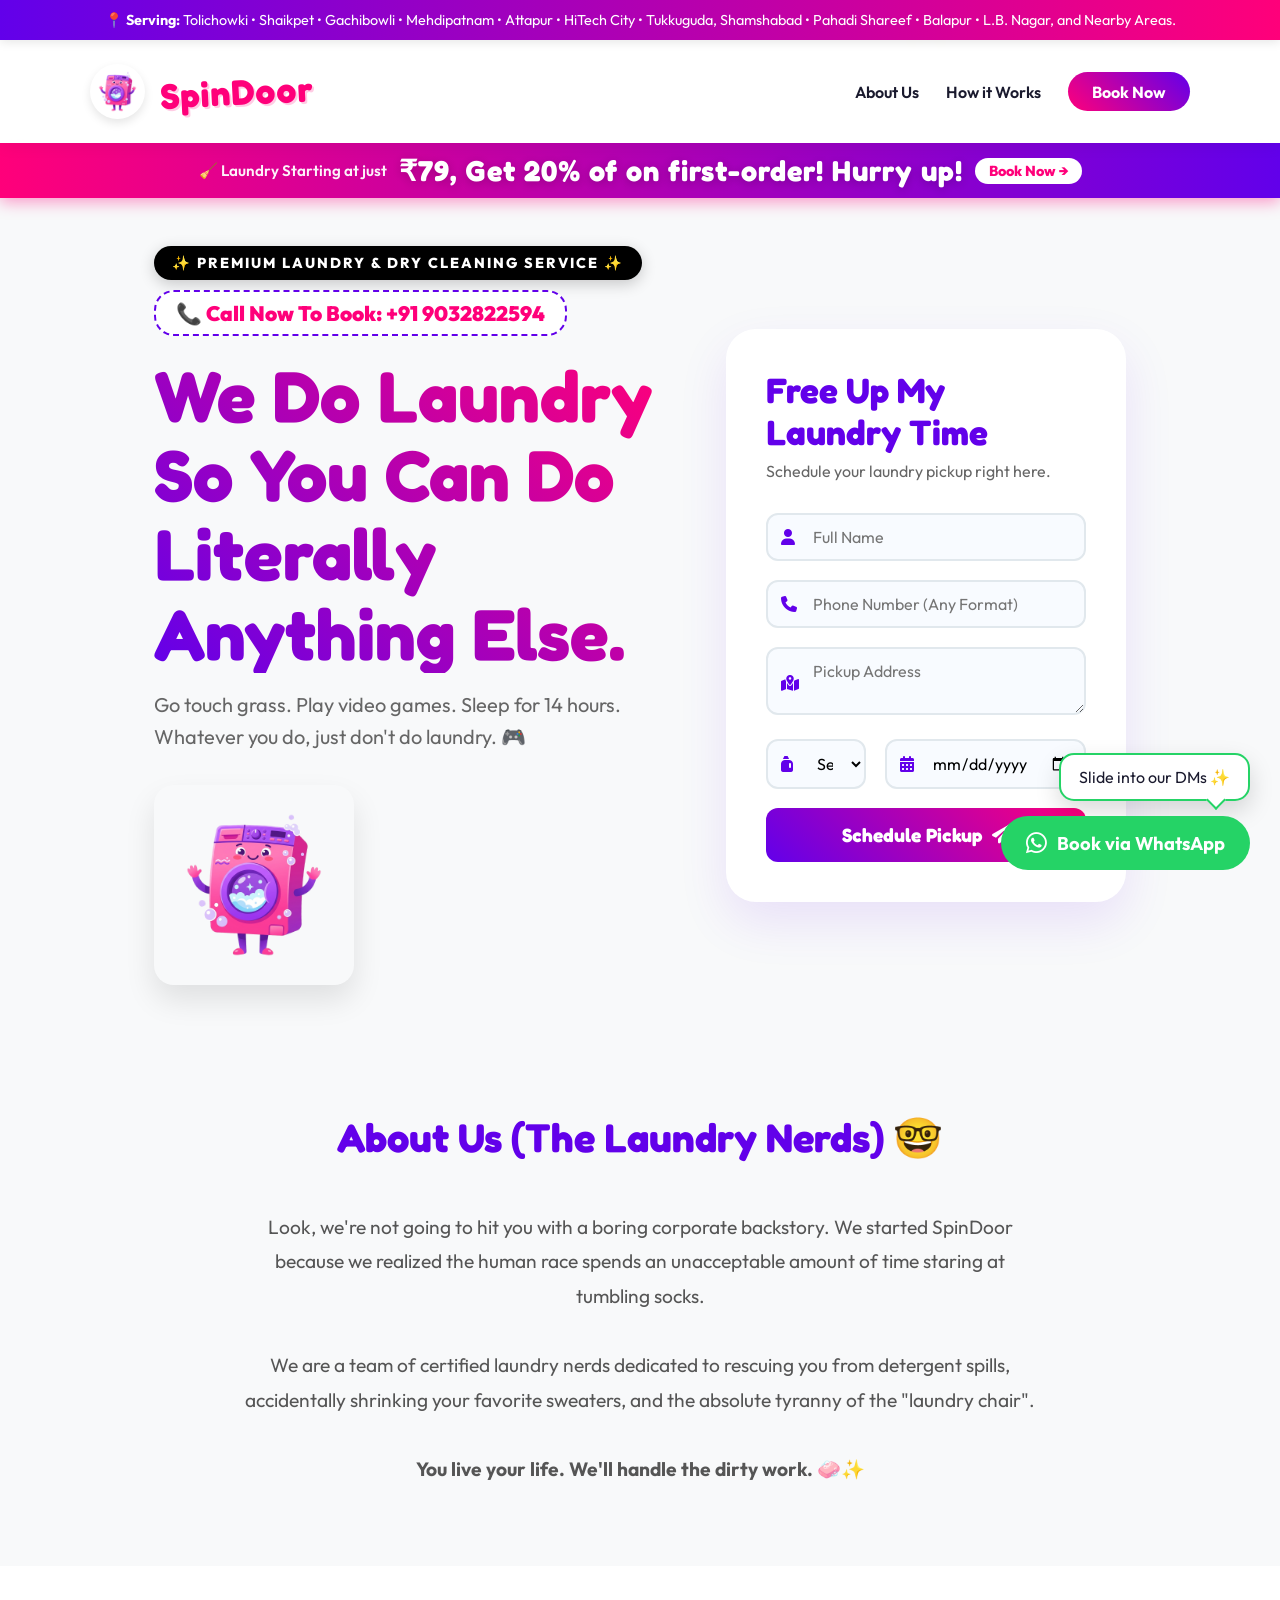
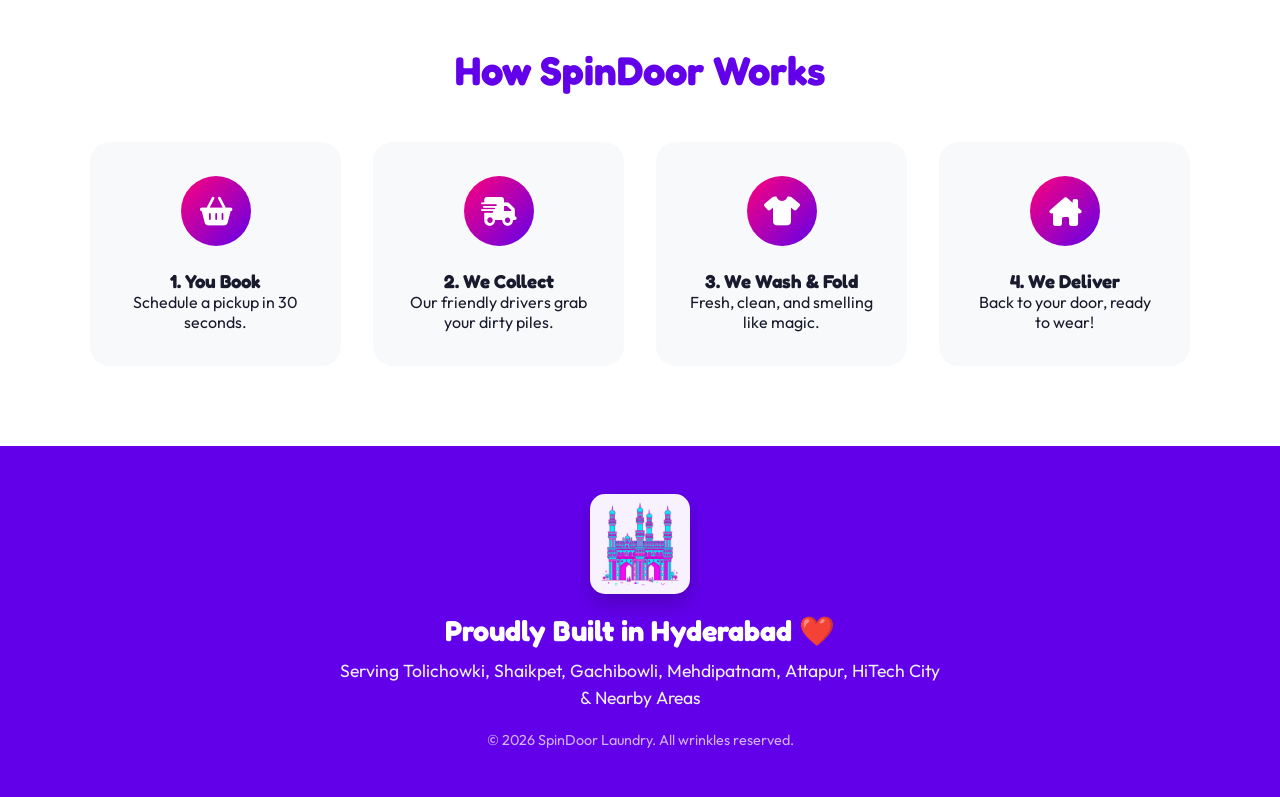
==== index.html @ f798a71b "Update index.html" ====
<!DOCTYPE html>
<html lang="en">
<head>
    <meta charset="UTF-8">
    <meta name="viewport" content="width=device-width, initial-scale=1.0">
    <meta name="description" content="SpinDoor - Hyderabad's #1 Premium Laundry & Dry Cleaning Service. We offer wash, fold, and dry cleaning with fast pickup in Tolichowki, Gachibowli, and nearby areas.">
    <meta name="keywords" content="Laundry in Hyderabad, Dry Cleaning Hyderabad, Wash and Fold, Premium Laundry Service, SpinDoor Laundry, Gachibowli Laundry, Tolichowki Laundry">
    <meta name="author" content="SpinDoor">
    <meta property="og:title" content="SpinDoor | Premium Laundry Service in Hyderabad">
    <meta property="og:description" content="We handle the dirty work so you don't have to. Fast, reliable laundry pickup and delivery in Hyderabad.">
    <meta property="og:type" content="website">
    <title>SpinDoor | Premium Laundry & Dry Cleaning Service in Hyderabad</title>
    <link rel="icon" type="image/svg+xml" href="favicon.svg">
    <link rel="stylesheet" href="style.css">
    <link href="https://fonts.googleapis.com/css2?family=Fredoka:wght@400;600;700&family=Outfit:wght@400;700&display=swap" rel="stylesheet">
    <link rel="stylesheet" href="https://cdnjs.cloudflare.com/ajax/libs/font-awesome/6.4.0/css/all.min.css">
	<link rel="canonical" href="https://spindoor.in" />
	<!-- Google tag (gtag.js) -->
<script async src="https://www.googletagmanager.com/gtag/js?id=AW-18157199184"></script>
<script>
  window.dataLayer = window.dataLayer || [];
  function gtag(){dataLayer.push(arguments);}
  gtag('js', new Date());

  gtag('config', 'AW-18157199184');
</script>
<!-- Google tag (gtag.js) -->
<script async src="https://www.googletagmanager.com/gtag/js?id=G-32D7RDQ2L5"></script>
<script>
  window.dataLayer = window.dataLayer || [];
  function gtag(){dataLayer.push(arguments);}
  gtag('js', new Date());

  gtag('config', 'G-32D7RDQ2L5');
</script>
</head>
<body>
    <!-- Top Announcement Banner -->
    <div class="top-banner" id="top-banner">
        📍 <strong>Serving:</strong> Tolichowki &bull; Shaikpet &bull; Gachibowli &bull; Mehdipatnam &bull; Attapur &bull; HiTech City &bull; Tukkuguda, Shamshabad &bull; Pahadi Shareef &bull; Balapur &bull; L.B. Nagar, and Nearby Areas.
    </div>
    <script>
        function adjustNavbar() {
            const banner = document.getElementById('top-banner');
            const navbar = document.querySelector('.navbar');
            const priceBanner = document.getElementById('price-banner');
            const bannerH = banner.offsetHeight;
            const navbarH = navbar.offsetHeight;
            navbar.style.top = bannerH + 'px';
            // Position price banner right below navbar
            if (priceBanner) {
                priceBanner.style.top = (bannerH + navbarH) + 'px';
                const priceH = priceBanner.offsetHeight;
                document.documentElement.style.setProperty('--header-offset', (bannerH + navbarH + priceH) + 'px');
            } else {
                document.documentElement.style.setProperty('--header-offset', (bannerH + navbarH) + 'px');
            }
        }
        window.addEventListener('load', adjustNavbar);
        window.addEventListener('resize', adjustNavbar);
    </script>

    <!-- Gen-Z Floating Emojis Background -->
    <div class="floating-emojis">
        <div class="emoji e1">🧦</div>
        <div class="emoji e2">🫧</div>
        <div class="emoji e3">💀</div>
        <div class="emoji e4">🔥</div>
        <div class="emoji e5">👕</div>
        <div class="emoji e6">✨</div>
    </div>

    <!-- Header / Navbar -->
    <header class="navbar">
        <div class="nav-inner">
            <div class="logo-container">
                <img src="new_logo.png" alt="SpinDoor Logo" class="brand-logo">
                <span class="brand-name">SpinDoor</span>
            </div>
            <nav>
                <a href="#about-us" class="nav-link">About Us</a>
                <a href="#how-it-works" class="nav-link">How it Works</a>
                <a href="#booking" class="btn-primary">Book Now</a>
            </nav>
        </div>
    </header>

    <!-- Animated Price Banner -->
    <div class="price-banner" id="price-banner">
        <span class="price-tag">🧹 Laundry Starting at just</span>
        <span class="price-amount">₹79, Get 20% of on first-order! Hurry up!</span>
        <a href="#booking" class="price-cta">Book Now →</a>
    </div>

    <!-- Main Content -->
    <main>
        <!-- Hero Section with Split Layout (Form moved up!) -->
        <section class="hero-split">
            
            <!-- Left Side: Fun Text & Mascot -->
            <div class="hero-text">
                <div class="laundry-animated-label">✨ Premium Laundry & Dry Cleaning Service ✨</div>
                <div class="bumping-phone">
                    <a href="tel:+919032822594">📞 Call Now To Book: +91 9032822594</a>
                </div>
                <h1 id="hero-title" class="bounce-in">Your Mom Called. She's Tired Of Your Laundry.</h1>
                <p id="hero-subtitle" class="fade-in">Hyderabad's most unapologetically premium laundry service. We wash, dry, and fold so you can go back to doomscrolling. You're welcome. 💅</p>
                
                <!-- Mascot Image playfully floating here -->
                <div class="mascot-container">
                    <img src="new_logo.png" alt="SpinDoor Mascot" class="mascot-img float-animation">
                </div>
            </div>

            <!-- Right Side: Booking Form -->
            <div class="hero-form" id="booking">
                <div class="booking-container">
                    <h2 id="form-title">Drop Your Laundry Baggage</h2>
                    <p id="form-subtitle">Fill this out. We'll grab your dirty clothes before they mutate. 🦠</p>
                    
                    <form id="laundry-form" class="laundry-form">
                        <div class="input-group">
                            <i class="fa-solid fa-user"></i>
                            <input type="text" id="name" name="name" placeholder="Full Name" required>
                        </div>
                        <div class="input-group">
                            <i class="fa-solid fa-phone"></i>
                            <input type="tel" id="phone" name="phone" placeholder="Phone Number (Any Format)" required>
                        </div>
                        <div class="input-group">
                            <i class="fa-solid fa-map-location-dot"></i>
                            <textarea id="address" name="address" placeholder="Pickup Address" rows="2" required></textarea>
                        </div>
                        
                        <div class="input-row">
                            <div class="input-group half">
                                <i class="fa-solid fa-jug-detergent"></i>
                                <select id="service" name="service" required>
                                    <option value="" disabled selected>Select Service</option>
                                    <option value="Wash & Fold">Wash & Fold</option>
                                    <option value="Dry Cleaning">Dry Cleaning</option>
                                    <option value="Ironing Only">Ironing Only</option>
                                    <option value="The Works">The Works</option>
                                </select>
                            </div>
                            <div class="input-group half">
                                <i class="fa-solid fa-calendar-days"></i>
                                <input type="date" id="date" name="date" required>
                            </div>
                        </div>
                        
                        <button type="submit" id="submit-btn" class="btn-submit">
                            <span class="btn-text">Schedule Pickup</span>
                            <i class="fa-solid fa-paper-plane"></i>
                        </button>
                    </form>

                    <!-- Success Message Container -->
                    <div id="success-message" class="success-message hidden">
                        <div class="washing-machine-loader">
                            <div class="machine-door"></div>
                        </div>
                        <h3>Booking Confirmed!</h3>
                        <p>Your laundry is in good hands. We'll contact you shortly!</p>
                    </div>
                    <!-- Error Message -->
                    <div id="error-message" class="error-message hidden">
                        <p>Oops! Something went wrong. Please try again.</p>
                    </div>
                </div>
            </div>
        </section>

        </section>

        <!-- About Us Section -->
        <section id="about-us" class="how-it-works" style="background: #f8f9fa;">
            <div class="how-it-works-inner" style="max-width: 800px;">
                <h2 class="section-title">About Us (The Laundry Nerds) 🤓</h2>
                <p style="font-size: 1.2rem; color: #555; line-height: 1.8; text-align: center;">
                    Look, we're not going to hit you with a boring corporate backstory. We started SpinDoor because we realized the human race spends an unacceptable amount of time staring at tumbling socks. <br><br>
                    We are a team of certified laundry nerds dedicated to rescuing you from detergent spills, accidentally shrinking your favorite sweaters, and the absolute tyranny of the "laundry chair". <br><br>
                    <strong>You live your life. We'll handle the dirty work. 🧼✨</strong>
                </p>
            </div>
        </section>

        <!-- How It Works Section -->
        <section id="how-it-works" class="how-it-works">
            <div class="how-it-works-inner">
                <h2 class="section-title">How SpinDoor Works</h2>
                <div class="cards-container">
                    <div class="card card-1">
                        <div class="icon-circle"><i class="fa-solid fa-basket-shopping"></i></div>
                        <h3>1. You Book</h3>
                        <p>Schedule a pickup in 30 seconds.</p>
                    </div>
                    <div class="card card-2">
                        <div class="icon-circle"><i class="fa-solid fa-truck-fast"></i></div>
                        <h3>2. We Collect</h3>
                        <p>Our friendly drivers grab your dirty piles.</p>
                    </div>
                    <div class="card card-3">
                        <div class="icon-circle"><i class="fa-solid fa-shirt"></i></div>
                        <h3>3. We Wash & Fold</h3>
                        <p>Fresh, clean, and smelling like magic.</p>
                    </div>
                    <div class="card card-4">
                        <div class="icon-circle"><i class="fa-solid fa-house-chimney"></i></div>
                        <h3>4. We Deliver</h3>
                        <p>Back to your door, ready to wear!</p>
                    </div>
                </div>
            </div>
        </section>

    </main>

    <footer style="text-align: center; padding: 3rem 1rem; background: var(--secondary-color); color: white;">
        <img src="charminar.png" alt="Charminar Hyderabad" style="height: 100px; margin-bottom: 15px; border-radius: 15px; opacity: 0.95; box-shadow: 0 10px 20px rgba(0,0,0,0.2);">
        <h2 style="font-size: 1.8rem; margin-bottom: 10px; font-family: var(--font-heading);">Proudly Built in Hyderabad ❤️</h2>
        <p style="font-size: 1.1rem; color: #f0f0f0; max-width: 600px; margin: 0 auto; line-height: 1.5;">Serving Tolichowki, Shaikpet, Gachibowli, Mehdipatnam, Attapur, HiTech City & Nearby Areas</p>
        <p style="font-size: 0.9rem; margin-top: 20px; opacity: 0.7;">&copy; 2026 SpinDoor Laundry. All wrinkles reserved.</p>
    </footer>

    <!-- Floating WhatsApp Button Container -->
    <div class="whatsapp-container">
        <div class="whatsapp-tooltip">
            Slide into our DMs ✨
            <div class="tooltip-tail"></div>
        </div>
        <a href="https://wa.me/919032822594?text=Hi%20SpinDoor!%20I Want%20To%20Book%20Laundry%20Service." class="whatsapp-float pulse-whatsapp-anim" target="_blank">
            <i class="fa-brands fa-whatsapp"></i> Book via WhatsApp
        </a>
    </div>

    <script>
        // Inline Quote Logic to guarantee execution and bypass any external JS caching issues.
        const sarcasticQuotesList = [
            {
                heroTitle: "Your Mom Called. She's Tired Of Your Laundry.",
                heroSubtitle: "Hyderabad's most unapologetically premium laundry service. We wash, dry, and fold so you can go back to doomscrolling. You're welcome. 💅",
                formTitle: "Drop Your Laundry Baggage",
                formSubtitle: "Fill this out. We'll grab your dirty clothes before they mutate. 🦠"
            },
            {
                heroTitle: "Stop Wearing Inside-Out Underwear.",
                heroSubtitle: "We know your secret. Let us wash your clothes before your roommate kicks you out. Professional laundry for lazy geniuses. ✨",
                formTitle: "Admit Defeat. Book Laundry.",
                formSubtitle: "Enter your details. We'll handle the biohazards in your laundry hamper. ☣️"
            },
            {
                heroTitle: "You Have Nothing To Wear. We Can Fix That.",
                heroSubtitle: "Stop pretending that shirt isn't stained. Hand it over. We'll make it smell like success and fresh fabric softener. 🫧",
                formTitle: "Save My Clothes From Myself",
                formSubtitle: "Quick laundry booking. Zero judgement on how long it's been in the basket. 🤫"
            },
            {
                heroTitle: "Laundry Day? More Like Laundry 5-Minutes.",
                heroSubtitle: "Why waste 3 hours separating whites and darks when you can just pay us to do it? Go watch another episode, we got this. 📺",
                formTitle: "Summon The Laundry Fairies",
                formSubtitle: "Tell us where to go. We'll make the dirty pile disappear. 🪄"
            },
            {
                heroTitle: "Washing Clothes Is Not A Vibe.",
                heroSubtitle: "Adulting is hard. Laundry shouldn't be. Tap a few buttons and we'll magically return your wardrobe fresh and folded. 💯",
                formTitle: "Take My Money, Do My Laundry",
                formSubtitle: "Drop your address below. The rescue mission starts now. 🚁"
            },
            {
                heroTitle: "The 'Laundry Chair' Is Getting Full.",
                heroSubtitle: "You know the one. The chair in your bedroom that hasn't seen the light of day since 2023. Let us empty it for you. 🪑",
                formTitle: "Free The Laundry Chair",
                formSubtitle: "Enter your details. We'll make the mountain of clothes disappear."
            },
            {
                heroTitle: "Your Clothes Smell Like Regret.",
                heroSubtitle: "We can fix that. Hand over the weekend damage and we'll return it smelling like responsible life choices. 🌿",
                formTitle: "Cleanse My Sins (And Clothes)",
                formSubtitle: "Fill out the form for a laundry pickup. We promise not to ask questions."
            },
            {
                heroTitle: "We Know You Just Sprayed Febreze On That.",
                heroSubtitle: "Perfume doesn't count as washing, babes. Give us your hoodies and we'll give them an actual spa day. 🛁",
                formTitle: "Do It The Right Way",
                formSubtitle: "Quick booking. Real detergent. Real clean."
            },
            {
                heroTitle: "Outsource Your Chores. Protect Your Peace.",
                heroSubtitle: "Doing laundry is bad for your mental health. Let SpinDoor handle the dirty work while you focus on doing absolutely nothing. 🧘‍♀️",
                formTitle: "Secure The Peace. Book Laundry.",
                formSubtitle: "Where should we pick up your laundry stress? 📍"
            },
            {
                heroTitle: "Doing Laundry Is So 2019.",
                heroSubtitle: "Welcome to the future, where your clothes magically wash, dry, and fold themselves (with our help, obviously). 🚀",
                formTitle: "Welcome To The Future",
                formSubtitle: "Schedule a pickup before you run out of socks."
            },
            {
                heroTitle: "Give Us The Stain You Can't Explain.",
                heroSubtitle: "Coffee? Ink? Mysterious 3 AM pizza sauce? We don't judge, we just erase. Premium stain removal included. 🍕",
                formTitle: "Erase My Stained Mistakes",
                formSubtitle: "Drop your details for a laundry pickup."
            },
            {
                heroTitle: "Because Adulting Is Hard Enough.",
                heroSubtitle: "You paid taxes, went to work, and drank water today. Don't push it by doing laundry too. We got you. 🏆",
                formTitle: "I Need Laundry Help",
                formSubtitle: "We're basically your laundry therapists. Book a wash now."
            },
            {
                heroTitle: "Stop Sniffing Your Clothes To Check If They're Clean.",
                heroSubtitle: "If you have to sniff it, it needs to be washed. Send it to SpinDoor and end the guessing game. 👃",
                formTitle: "End The Clothes Sniff Test",
                formSubtitle: "Let's get your laundry sorted. Enter your info."
            },
            {
                heroTitle: "We See Your Laundry Pile. We Are Judging You.",
                heroSubtitle: "Just kidding. We've seen worse. Much worse. Hand it over and we'll make it look like you have your life together. 👀",
                formTitle: "Help Me Fake Clean Clothes",
                formSubtitle: "Fill this out and we'll wash the rest."
            },
            {
                heroTitle: "You Weren't Going To Fold It Anyway.",
                heroSubtitle: "Let's be honest. It was going to sit in the basket for a week. Let us return it perfectly folded and ready to wear. 🧺",
                formTitle: "Fold My Laundry For Me",
                formSubtitle: "Book a pickup. We fold clothes like origami masters."
            },
            {
                heroTitle: "Your Washing Machine Misses You. We Don't.",
                heroSubtitle: "Break up with your washing machine. SpinDoor is your new, highly efficient, extremely attractive laundry partner. 💔",
                formTitle: "Start A New Laundry Relationship",
                formSubtitle: "Swipe right on clean clothes. Book below."
            },
            {
                heroTitle: "The Only Thing You Should Iron Is Your Life Out.",
                heroSubtitle: "Leave the clothes to the professionals. Crisp, wrinkle-free delivery straight to your door in 24 hours. 👔",
                formTitle: "Wrinkle-Free Clothing Zone",
                formSubtitle: "Schedule your laundry pickup right here."
            },
            {
                heroTitle: "Don't Be The Smelly Friend.",
                heroSubtitle: "You know they notice. Get your wardrobe professionally cleaned and become the friend who always smells amazing. ✨",
                formTitle: "Upgrade Your Wardrobe Scent",
                formSubtitle: "Book a wash now. Your friends will thank you."
            },
            {
                heroTitle: "We Wash Away Last Night's Mistakes.",
                heroSubtitle: "Whatever happened at the club stays at the club. We'll make sure the evidence is completely washed out of your favorite shirt. 🪩",
                formTitle: "Destroy The Dirty Evidence",
                formSubtitle: "Quick and discreet laundry pickup. Let's go."
            },
            {
                heroTitle: "Because 'Vintage' Doesn't Mean 'Unwashed'.",
                heroSubtitle: "Take care of your thrifts. We use premium, fabric-safe detergents to keep your fits looking absolutely pristine. 👗",
                formTitle: "Protect The Drip (And Wash It)",
                formSubtitle: "Where should we grab your laundry haul?"
            },
            {
                heroTitle: "Your Wardrobe Is Screaming For Help.",
                heroSubtitle: "We heard it from here. Let us rescue your garments from the dark depths of the laundry basket. 🦸‍♂️",
                formTitle: "Send The Laundry Rescue Team",
                formSubtitle: "We're standing by. Book your clothes pickup."
            },
            {
                heroTitle: "We Treat Your Clothes Better Than Your Ex Did.",
                heroSubtitle: "No toxic cycles here. Just gentle washing, premium drying, and a whole lot of love and care for your favorite fits. 💔",
                formTitle: "Healthy Laundry Relationships",
                formSubtitle: "Enter your details for the cleanest clothes."
            },
            {
                heroTitle: "Stop Buying New Clothes Just To Avoid Laundry.",
                heroSubtitle: "We see you ordering from Myntra just because you ran out of clean shirts. Stop it. Call us instead. 💳",
                formTitle: "Save Your Wallet, Wash Clothes",
                formSubtitle: "Booking us is cheaper than a new wardrobe."
            },
            {
                heroTitle: "We Fold Under Pressure (Perfectly).",
                heroSubtitle: "You crack under pressure. We fold under pressure. Like, literally, perfectly square, Marie Kondo style folds. 📦",
                formTitle: "Fold My Laundry Problems Away",
                formSubtitle: "Drop your address. We'll wash and fold it."
            },
            {
                heroTitle: "Laundry: The Sponsor Of Your Existential Dread.",
                heroSubtitle: "Cancel the subscription. SpinDoor takes away the dread, the sorting, and the endless folding. 🌀",
                formTitle: "Cancel The Laundry Dread",
                formSubtitle: "Book a wash now and breathe easier."
            },
            {
                heroTitle: "Put Down The Detergent And Back Away Slowly.",
                heroSubtitle: "You don't know what you're doing. Step aside and let the premium professionals handle the delicate cycles. 🛑",
                formTitle: "I Surrender To Laundry",
                formSubtitle: "Let the pros wash your clothes. Book below."
            },
            {
                heroTitle: "Your Laundry Pile Declared Independence.",
                heroSubtitle: "It's growing. It's evolving. It has its own ecosystem. Let us conquer it before it takes over your entire room. 🏔️",
                formTitle: "Conquer The Laundry Mountain",
                formSubtitle: "Send in the laundry troops by booking here."
            },
            {
                heroTitle: "We Do Laundry So You Can Do Literally Anything Else.",
                heroSubtitle: "Go touch grass. Play video games. Sleep for 14 hours. Whatever you do, just don't do laundry. 🎮",
                formTitle: "Free Up My Laundry Time",
                formSubtitle: "Schedule your laundry pickup right here."
            },
            {
                heroTitle: "Save Water. Let Us Do It.",
                heroSubtitle: "Be eco-friendly while being incredibly lazy. Our commercial machines are way better for the planet than yours. 🌍",
                formTitle: "Save The Planet (And My Laundry Sanity)",
                formSubtitle: "Drop your laundry pickup details to go green."
            },
            {
                heroTitle: "Look Like You Have Your Life Together.",
                heroSubtitle: "Nothing says 'I am a functioning adult' like wearing clothes that are actually clean and professionally ironed. 🕴️",
                formTitle: "Fake Clean Clothes Till You Make It",
                formSubtitle: "Book a wash to upgrade your aura."
            },
            {
                heroTitle: "Your Favorite Hoodie Deserves A Spa Day.",
                heroSubtitle: "It's been there for you through breakups, hangovers, and bad weather. Treat it right with a premium wash cycle. 🧖‍♀️",
                formTitle: "Treat My Hoodie Right",
                formSubtitle: "Enter your pickup location for VIP laundry treatment."
            },
            {
                heroTitle: "Tinder For Your Laundry. Perfect Match Every Time.",
                heroSubtitle: "We match your darks, we pair your socks, and we swipe right on keeping your clothes looking flawless. 🔥",
                formTitle: "Swipe Right On Clean Clothes",
                formSubtitle: "It's a perfect match. Book your laundry pickup."
            }
        ];

        // Execute immediately (since elements are already parsed above this script tag)
        const randomQuote = sarcasticQuotesList[Math.floor(Math.random() * sarcasticQuotesList.length)];
        const hTitle = document.getElementById("hero-title");
        const hSub = document.getElementById("hero-subtitle");
        const fTitle = document.getElementById("form-title");
        const fSub = document.getElementById("form-subtitle");
        
        if (hTitle) hTitle.innerText = randomQuote.heroTitle;
        if (hSub) hSub.innerText = randomQuote.heroSubtitle;
        if (fTitle) fTitle.innerText = randomQuote.formTitle;
        if (fSub) fSub.innerText = randomQuote.formSubtitle;
    </script>
    
    <!-- Custom Beautiful Alert Modal -->
    <div id="custom-alert" class="custom-alert-overlay hidden">
        <div class="custom-alert-box">
            <div class="alert-icon">🎉</div>
            <h3 class="alert-title">Awesome!</h3>
            <p class="alert-message">Your pickup has been scheduled successfully!</p>
            <button class="btn-primary alert-close-btn" onclick="document.getElementById('custom-alert').classList.add('hidden')">Got it!</button>
        </div>
    </div>

    <script src="script.js?v=5"></script>
</body>
</html>
---- style.css ----
/* Base Styles & Variables (The Eye-Catching Pink/Purple Palette) */
:root {
    --primary-color: #FF007A;     /* Vivid Pink */
    --secondary-color: #6200EA;   /* Electric Purple */
    --accent-color: #00E5FF;      /* Neon Cyan */
    --bg-color: #F8F9FA;          /* Crisp White/Grey */
    --text-color: #1A1A2E;        /* Very dark blue */
    --card-bg: #ffffff;
    --font-heading: 'Fredoka', sans-serif;
    --font-body: 'Outfit', sans-serif;
}

* {
    margin: 0;
    padding: 0;
    box-sizing: border-box;
    scroll-behavior: smooth;
}

body {
    font-family: var(--font-body);
    background-color: var(--bg-color);
    color: var(--text-color);
    overflow-x: hidden;
    position: relative;
}

/* Typography */
h1, h2, h3 {
    font-family: var(--font-heading);
}

/* Background Gen-Z Emojis Animation */
.floating-emojis {
    position: fixed;
    top: 0; left: 0;
    width: 100%; height: 100%;
    z-index: -1;
    overflow: hidden;
    pointer-events: none;
}

.emoji {
    position: absolute;
    font-size: 3rem;
    opacity: 0.1;
    animation: floatUp 15s infinite linear;
}

.e1 { left: 10%; animation-duration: 12s; font-size: 4rem; }
.e2 { left: 30%; animation-duration: 18s; animation-delay: 2s; }
.e3 { left: 50%; animation-duration: 15s; animation-delay: 5s; font-size: 2.5rem; }
.e4 { left: 70%; animation-duration: 14s; animation-delay: 1s; }
.e5 { left: 85%; animation-duration: 20s; animation-delay: 3s; font-size: 5rem; }
.e6 { left: 20%; animation-duration: 16s; animation-delay: 7s; }

@keyframes floatUp {
    0% { transform: translateY(110vh) rotate(0deg); }
    100% { transform: translateY(-20vh) rotate(360deg); }
}

/* Navbar */
.navbar {
    display: flex;
    justify-content: space-between;
    align-items: center;
    padding: 1.5rem 5%;
    background: rgba(255, 255, 255, 0.95);
    backdrop-filter: blur(10px);
    position: fixed;
    width: 100%;
    top: 0; /* Will be set dynamically by JS */
    z-index: 1000;
    box-shadow: 0 4px 15px rgba(0,0,0,0.05);
    transition: top 0.2s ease;
}

/* Top Announcement Banner */
.top-banner {
    position: fixed;
    top: 0;
    left: 0;
    width: 100%;
    background: linear-gradient(90deg, #6200EA, #FF007A);
    color: white;
    text-align: center;
    padding: 8px 15px;
    font-size: 0.85rem;
    z-index: 1001;
    line-height: 1.4;
    word-wrap: break-word;
}

.nav-inner {
    display: flex;
    justify-content: space-between;
    align-items: center;
    width: 100%;
    max-width: 1100px;
    margin: 0 auto;
}

.logo-container {
    display: flex;
    align-items: center;
    gap: 15px;
}

.brand-logo {
    height: 55px; /* Increased size to make it clearly visible */
    border-radius: 50%;
    opacity: 1;
    box-shadow: 0 4px 10px rgba(0,0,0,0.1);
}

.brand-name {
    font-family: var(--font-heading);
    font-size: 2.2rem;
    color: var(--primary-color);
    font-weight: 800;
    letter-spacing: 1px;
    transform: rotate(-3deg);
    display: inline-block;
    text-shadow: 2px 2px 0px rgba(255,0,122,0.2);
}

.nav-link {
    text-decoration: none;
    color: var(--text-color);
    font-weight: 600;
    margin-right: 1.5rem;
    transition: color 0.3s;
}

.nav-link:hover {
    color: var(--primary-color);
}

/* Buttons */
.btn-primary {
    background: linear-gradient(45deg, var(--primary-color), var(--secondary-color));
    color: white;
    padding: 0.6rem 1.5rem;
    border-radius: 25px;
    text-decoration: none;
    font-weight: 700;
    transition: transform 0.3s, box-shadow 0.3s;
}

.btn-primary:hover {
    transform: translateY(-2px);
    box-shadow: 0 5px 15px rgba(255, 0, 122, 0.4);
}

/* Split Layout Hero Section */
.hero-split {
    display: flex;
    align-items: center;
    justify-content: space-between;
    min-height: 100vh;
    padding: calc(var(--header-offset, 160px) + 3rem) 5% 3rem;
    gap: 3rem;
    max-width: 1100px;
    margin: 0 auto;
}

.hero-text {
    flex: 1;
    max-width: 500px;
}

.hero-text h1 {
    font-size: 4.5rem;
    line-height: 1.1;
    margin-bottom: 1rem;
    background: linear-gradient(45deg, var(--secondary-color), var(--primary-color));
    -webkit-background-clip: text;
    -webkit-text-fill-color: transparent;
}

.hero-text p {
    font-size: 1.25rem;
    color: #666;
    margin-bottom: 2rem;
    line-height: 1.6;
}

.laundry-animated-label {
    display: inline-block;
    background: #000;
    color: #fff;
    padding: 8px 18px;
    border-radius: 30px;
    font-size: 0.9rem;
    font-weight: 800;
    text-transform: uppercase;
    letter-spacing: 2px;
    margin-bottom: 10px;
    box-shadow: 0 4px 15px rgba(0,0,0,0.2);
    animation: popLabel 3s infinite;
}

.bumping-phone {
    margin-bottom: 20px;
}

/* Animated Price Banner */
.price-banner {
    position: fixed;
    left: 0;
    width: 100%;
    background: linear-gradient(90deg, #FF007A, #6200EA, #FF007A);
    background-size: 200% auto;
    color: white;
    display: flex;
    align-items: center;
    justify-content: center;
    gap: 12px;
    padding: 10px 20px;
    z-index: 999;
    flex-wrap: wrap;
    animation: shimmerBg 3s linear infinite;
    box-shadow: 0 4px 15px rgba(255,0,122,0.4);
}

@keyframes shimmerBg {
    0% { background-position: 0% center; }
    100% { background-position: 200% center; }
}

.price-tag {
    font-size: 0.95rem;
    font-weight: 600;
    opacity: 0.95;
}

.price-amount {
    font-family: var(--font-heading);
    font-size: 1.8rem;
    font-weight: 900;
    animation: popPrice 1s ease-in-out infinite alternate;
    text-shadow: 0 2px 10px rgba(0,0,0,0.2);
    letter-spacing: 1px;
}

.price-unit {
    font-size: 1rem;
    font-weight: 600;
    opacity: 0.85;
}

.price-cta {
    background: white;
    color: var(--primary-color);
    font-weight: 800;
    padding: 4px 14px;
    border-radius: 20px;
    font-size: 0.9rem;
    cursor: pointer;
    text-decoration: none;
    animation: popPrice 1s ease-in-out infinite alternate;
    animation-delay: 0.3s;
}

@keyframes popPrice {
    from { transform: scale(1); }
    to { transform: scale(1.08); }
}

.bumping-phone a {
    display: inline-block;
    font-size: 1.3rem;
    font-weight: 900;
    color: var(--primary-color);
    text-decoration: none;
    background: white;
    padding: 8px 20px;
    border-radius: 20px;
    border: 2px dashed var(--secondary-color);
    animation: bumpPhone 0.8s infinite alternate;
}

@keyframes bumpPhone {
    0% { transform: scale(1) rotate(-1deg); box-shadow: 0 4px 10px rgba(0,0,0,0.1); }
    100% { transform: scale(1.08) rotate(1deg); box-shadow: 0 10px 25px rgba(255,0,122,0.3); color: var(--secondary-color); border-color: var(--primary-color); }
}

@keyframes popLabel {
    0%, 100% { transform: translateY(0) scale(1); background: #000; box-shadow: 0 4px 15px rgba(0,0,0,0.2); }
    50% { transform: translateY(-5px) scale(1.05); background: var(--primary-color); box-shadow: 0 8px 25px rgba(255,0,122,0.4); }
}

.mascot-container {
    display: flex;
    justify-content: flex-start;
}

.mascot-img {
    max-width: 200px;
    height: auto;
    border-radius: 20px;
    box-shadow: 0 15px 30px rgba(0,0,0,0.1);
}

.float-animation {
    animation: floatWobble 4s ease-in-out infinite;
}

@keyframes floatWobble {
    0% { transform: translateY(0px) rotate(0deg); }
    25% { transform: translateY(-10px) rotate(2deg); }
    50% { transform: translateY(-15px) rotate(0deg); }
    75% { transform: translateY(-10px) rotate(-2deg); }
    100% { transform: translateY(0px) rotate(0deg); }
}

/* Right Side Booking Form */
.hero-form {
    flex: 0 0 400px;
}

.booking-container {
    background: white;
    padding: 2.5rem;
    border-radius: 30px;
    box-shadow: 0 20px 50px rgba(98, 0, 234, 0.1);
    width: 100%;
}

.booking-container h2 {
    font-size: 2.2rem;
    color: var(--secondary-color);
    margin-bottom: 0.5rem;
}

.booking-container p {
    color: #666;
    margin-bottom: 2rem;
}

.laundry-form {
    display: flex;
    flex-direction: column;
    gap: 1.2rem;
}

.input-group {
    position: relative;
    width: 100%;
}

.input-group i {
    position: absolute;
    left: 15px;
    top: 50%;
    transform: translateY(-50%);
    color: var(--secondary-color);
}

.input-group textarea ~ i {
    top: 20px;
}

.input-group input, 
.input-group select, 
.input-group textarea {
    width: 100%;
    padding: 12px 15px 12px 45px;
    border: 2px solid #e1e8ed;
    border-radius: 12px;
    font-family: var(--font-body);
    font-size: 1rem;
    outline: none;
    transition: border-color 0.3s;
    background: #f8fbff;
}

.input-group input:focus, 
.input-group select:focus, 
.input-group textarea:focus {
    border-color: var(--primary-color);
}

.input-row {
    display: flex;
    gap: 1.2rem;
}

.input-group.half {
    flex: 1;
}

.btn-submit {
    background: linear-gradient(45deg, var(--secondary-color), var(--primary-color));
    color: white;
    border: none;
    padding: 15px;
    border-radius: 12px;
    font-size: 1.2rem;
    font-weight: 700;
    cursor: pointer;
    transition: all 0.3s;
    display: flex;
    justify-content: center;
    align-items: center;
    gap: 10px;
    font-family: var(--font-heading);
}

.btn-submit:hover {
    transform: translateY(-2px);
    box-shadow: 0 8px 20px rgba(255, 0, 122, 0.4);
}

/* Success Animation */
.hidden { display: none !important; }
.success-message {
    text-align: center;
    padding: 2rem 0;
    animation: fadeIn 0.5s ease;
}
.success-message h3 {
    color: #4CAF50;
    font-size: 2rem;
    margin: 1rem 0;
}
.error-message p {
    color: var(--primary-color);
    font-weight: bold;
    margin-top: 1rem;
}

/* Washing Machine CSS Art/Loader */
.washing-machine-loader {
    width: 100px;
    height: 120px;
    background: var(--bg-color);
    border: 6px solid var(--secondary-color);
    border-radius: 15px;
    margin: 0 auto;
    position: relative;
    box-shadow: inset 0 20px 0 #fff;
}
.machine-door {
    width: 60px;
    height: 60px;
    border: 6px solid var(--secondary-color);
    border-radius: 50%;
    position: absolute;
    top: 40px;
    left: 50%;
    transform: translateX(-50%);
    background: radial-gradient(circle, var(--primary-color) 30%, white 35%);
    animation: spin 1s linear infinite;
}

@keyframes spin { 100% { transform: translateX(-50%) rotate(360deg); } }
@keyframes fadeIn { from { opacity: 0; transform: translateY(10px); } to { opacity: 1; transform: translateY(0); } }

/* How It Works Section */
.how-it-works {
    padding: 5rem 5%;
    text-align: center;
    background: white;
}

.how-it-works-inner {
    max-width: 1100px;
    margin: 0 auto;
}

.section-title {
    font-size: 2.5rem;
    margin-bottom: 3rem;
    color: var(--secondary-color);
}

.cards-container {
    display: grid;
    grid-template-columns: repeat(auto-fit, minmax(200px, 1fr));
    gap: 2rem;
}

.card {
    background: var(--bg-color);
    padding: 2rem;
    border-radius: 20px;
    transition: transform 0.3s;
    border: 2px solid transparent;
}

.card:hover {
    transform: translateY(-10px);
    border-color: var(--primary-color);
    box-shadow: 0 15px 30px rgba(255, 0, 122, 0.2);
}

.icon-circle {
    width: 70px;
    height: 70px;
    background: linear-gradient(135deg, var(--primary-color), var(--secondary-color));
    border-radius: 50%;
    display: flex;
    align-items: center;
    justify-content: center;
    margin: 0 auto 1.5rem;
    color: white;
    font-size: 1.8rem;
}

/* Footer */
footer {
    text-align: center;
    padding: 2rem;
    background: var(--secondary-color);
    color: white;
}

/* Responsive */
@media (max-width: 900px) {
    .hero-split {
        flex-direction: column;
        text-align: center;
        padding-top: 11rem; /* Clear the taller header */
    }
    
    .hero-text h1 { font-size: 3rem; }
    .hero-form { width: 100%; max-width: 100%; flex: auto; }
    .mascot-container { justify-content: center; margin-bottom: 2rem; }
}

@media (max-width: 768px) {
    .navbar {
        padding: 0.8rem 5%;
    }
    .brand-name {
        font-size: 1.6rem;
    }
    .brand-logo {
        height: 40px;
    }
    .nav-link {
        display: none; /* Hide text links on mobile to prevent overlap */
    }
    .btn-primary {
        padding: 0.5rem 1rem;
        font-size: 0.9rem;
    }
    .hero-text h1 { font-size: 2.2rem; margin-top: 10px; }
    .hero-text p { font-size: 1.1rem; }
    .laundry-animated-label { font-size: 0.75rem; padding: 6px 12px; letter-spacing: 1px; }
    
    .input-row {
        flex-direction: column;
        gap: 1.2rem;
    }
    .booking-container { padding: 1.5rem; }
    .booking-container h2 { font-size: 1.8rem; }
    
    .whatsapp-tooltip { display: none; } /* Hide tooltip on small phones to prevent screen blocking */
    .whatsapp-container { bottom: 20px; right: 20px; }
    .whatsapp-float { padding: 10px 15px; font-size: 1rem; }
}

/* --- New Animated Components --- */

/* Top Announcement Banner */
.top-banner {
    position: fixed;
    top: 0;
    left: 0;
    width: 100%;
    background: linear-gradient(90deg, var(--secondary-color), var(--primary-color));
    color: white;
    text-align: center;
    padding: 10px 15px;
    font-size: 0.9rem;
    z-index: 1001;
    box-shadow: 0 2px 10px rgba(0,0,0,0.1);
    word-wrap: break-word;
}

/* Floating WhatsApp Container & Tooltip */
.whatsapp-container {
    position: fixed;
    bottom: 30px;
    right: 30px;
    z-index: 1000;
    display: flex;
    flex-direction: column;
    align-items: flex-end;
    gap: 15px;
}

.whatsapp-tooltip {
    background: white;
    color: var(--text-color);
    padding: 12px 18px;
    border-radius: 15px;
    font-size: 1rem;
    box-shadow: 0 10px 25px rgba(0,0,0,0.15);
    position: relative;
    border: 2px solid #25d366;
    animation: bounceTooltip 2s infinite;
}

.whatsapp-tooltip strong {
    color: #25d366;
    display: block;
    margin-top: 3px;
    font-size: 1.1rem;
}

.tooltip-tail {
    position: absolute;
    bottom: -8px;
    right: 25px;
    width: 14px;
    height: 14px;
    background: white;
    border-bottom: 2px solid #25d366;
    border-right: 2px solid #25d366;
    transform: rotate(45deg);
}

@keyframes bounceTooltip {
    0%, 100% { transform: translateY(0); }
    50% { transform: translateY(-8px); }
}

.whatsapp-float {
    position: relative;
    padding: 15px 25px;
    background-color: #25d366;
    color: #FFF;
    border-radius: 30px;
    font-size: 1.15rem;
    font-weight: 700;
    font-family: var(--font-body);
    display: flex;
    align-items: center;
    justify-content: center;
    gap: 10px;
    text-decoration: none;
    transition: transform 0.3s ease;
}

.whatsapp-float i {
    font-size: 1.5rem;
}

.whatsapp-float:hover {
    transform: scale(1.1) rotate(5deg);
}

.pulse-whatsapp-anim {
    animation: pulse-whatsapp 2s infinite;
}

@keyframes pulse-whatsapp {
    0% { box-shadow: 0 0 0 0 rgba(37, 211, 102, 0.7); }
    70% { box-shadow: 0 0 0 20px rgba(37, 211, 102, 0); }
    100% { box-shadow: 0 0 0 0 rgba(37, 211, 102, 0); }
}

/* Custom Beautiful Alert Modal */
.custom-alert-overlay {
    position: fixed;
    top: 0; left: 0;
    width: 100%; height: 100%;
    background: rgba(0, 0, 0, 0.6);
    backdrop-filter: blur(5px);
    display: flex;
    align-items: center;
    justify-content: center;
    z-index: 2000;
    animation: fadeIn 0.3s ease;
}

.custom-alert-box {
    background: white;
    padding: 2.5rem;
    border-radius: 25px;
    text-align: center;
    max-width: 400px;
    width: 90%;
    box-shadow: 0 25px 50px rgba(255, 0, 122, 0.2);
    animation: popIn 0.4s cubic-bezier(0.175, 0.885, 0.32, 1.275);
}

.alert-icon {
    font-size: 4rem;
    margin-bottom: 1rem;
    animation: floatWobble 3s infinite;
}

.alert-title {
    font-size: 2rem;
    color: var(--secondary-color);
    margin-bottom: 0.5rem;
}

.alert-message {
    font-size: 1.1rem;
    color: #555;
    margin-bottom: 1.5rem;
    line-height: 1.5;
}

.alert-close-btn {
    width: 100%;
    border: none;
    cursor: pointer;
}

@keyframes popIn {
    0% { transform: scale(0.8); opacity: 0; }
    100% { transform: scale(1); opacity: 1; }
}
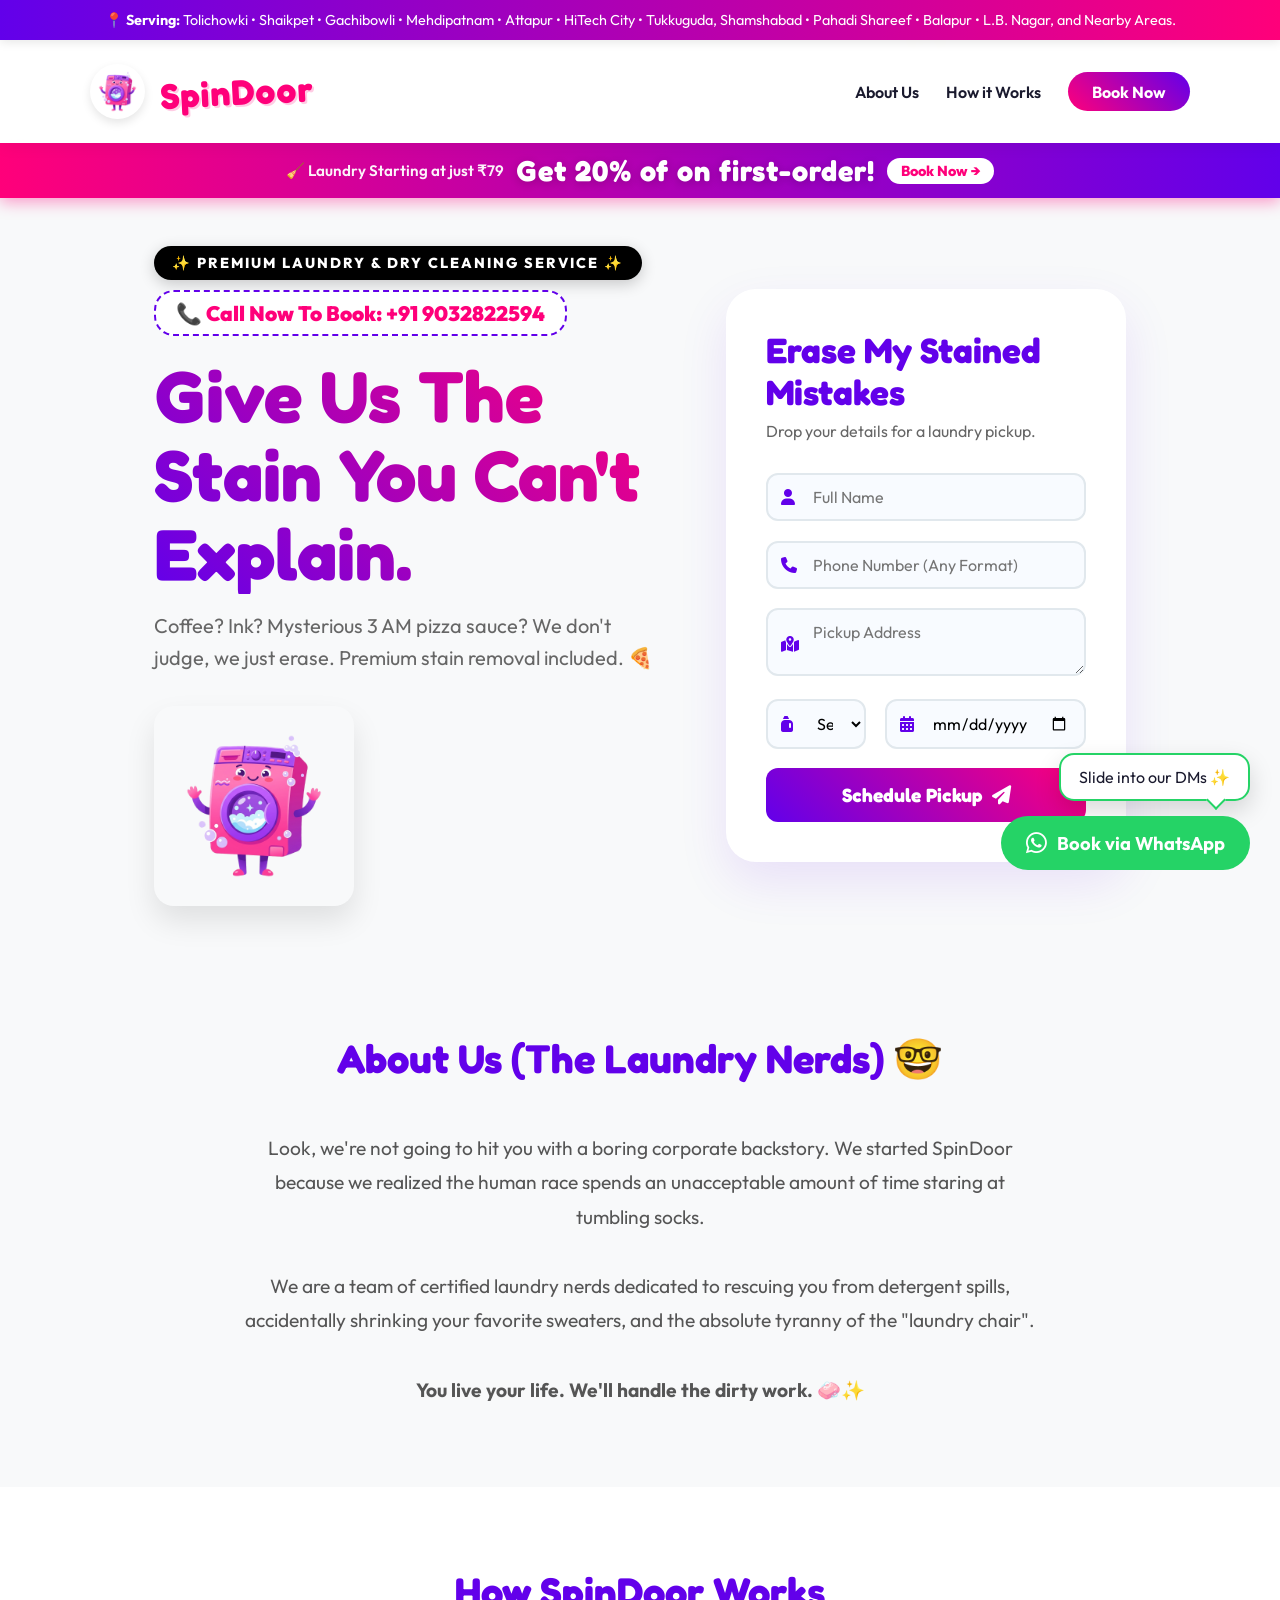
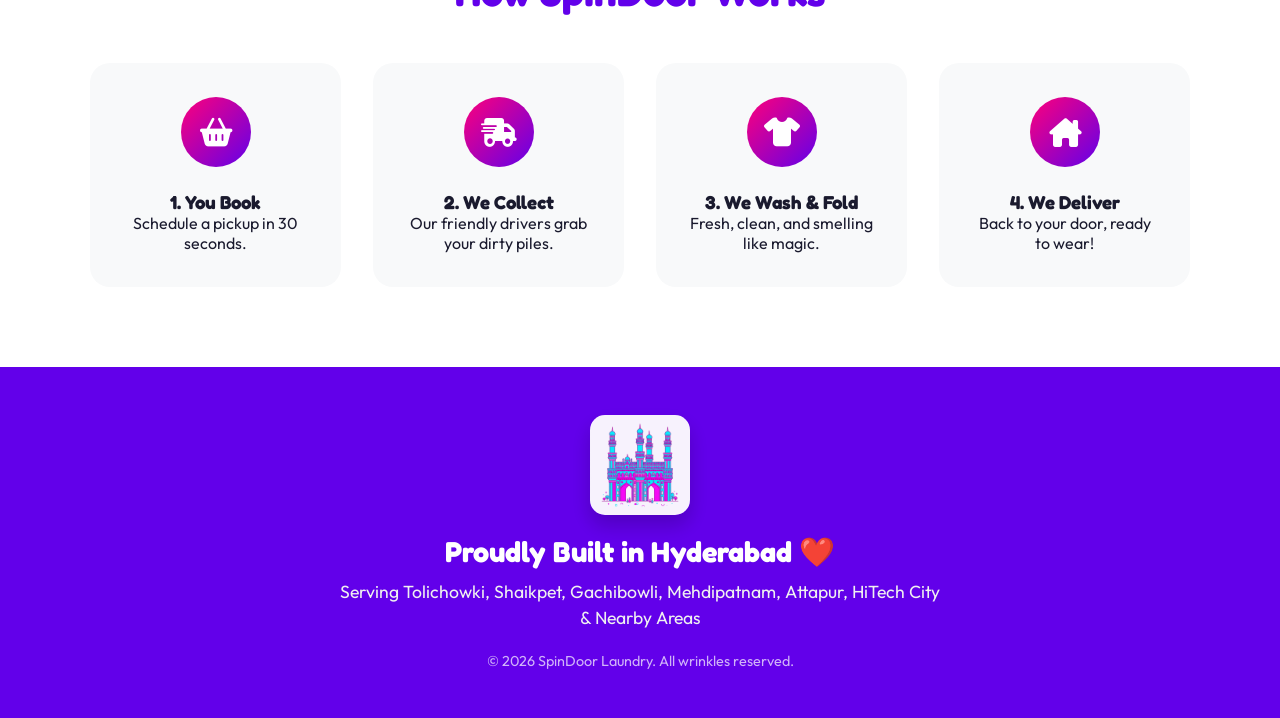
==== commit e5853c64: "Update index.html" ====
--- a/index.html
+++ b/index.html
@@ -87,8 +87,8 @@
 
     <!-- Animated Price Banner -->
     <div class="price-banner" id="price-banner">
-        <span class="price-tag">🧹 Laundry Starting at just</span>
-        <span class="price-amount">₹79, Get 20% of on first-order! Hurry up!</span>
+        <span class="price-tag">🧹 Laundry Starting at just ₹79</span>
+        <span class="price-amount">Get 20% of on first-order!</span>
         <a href="#booking" class="price-cta">Book Now →</a>
     </div>
 
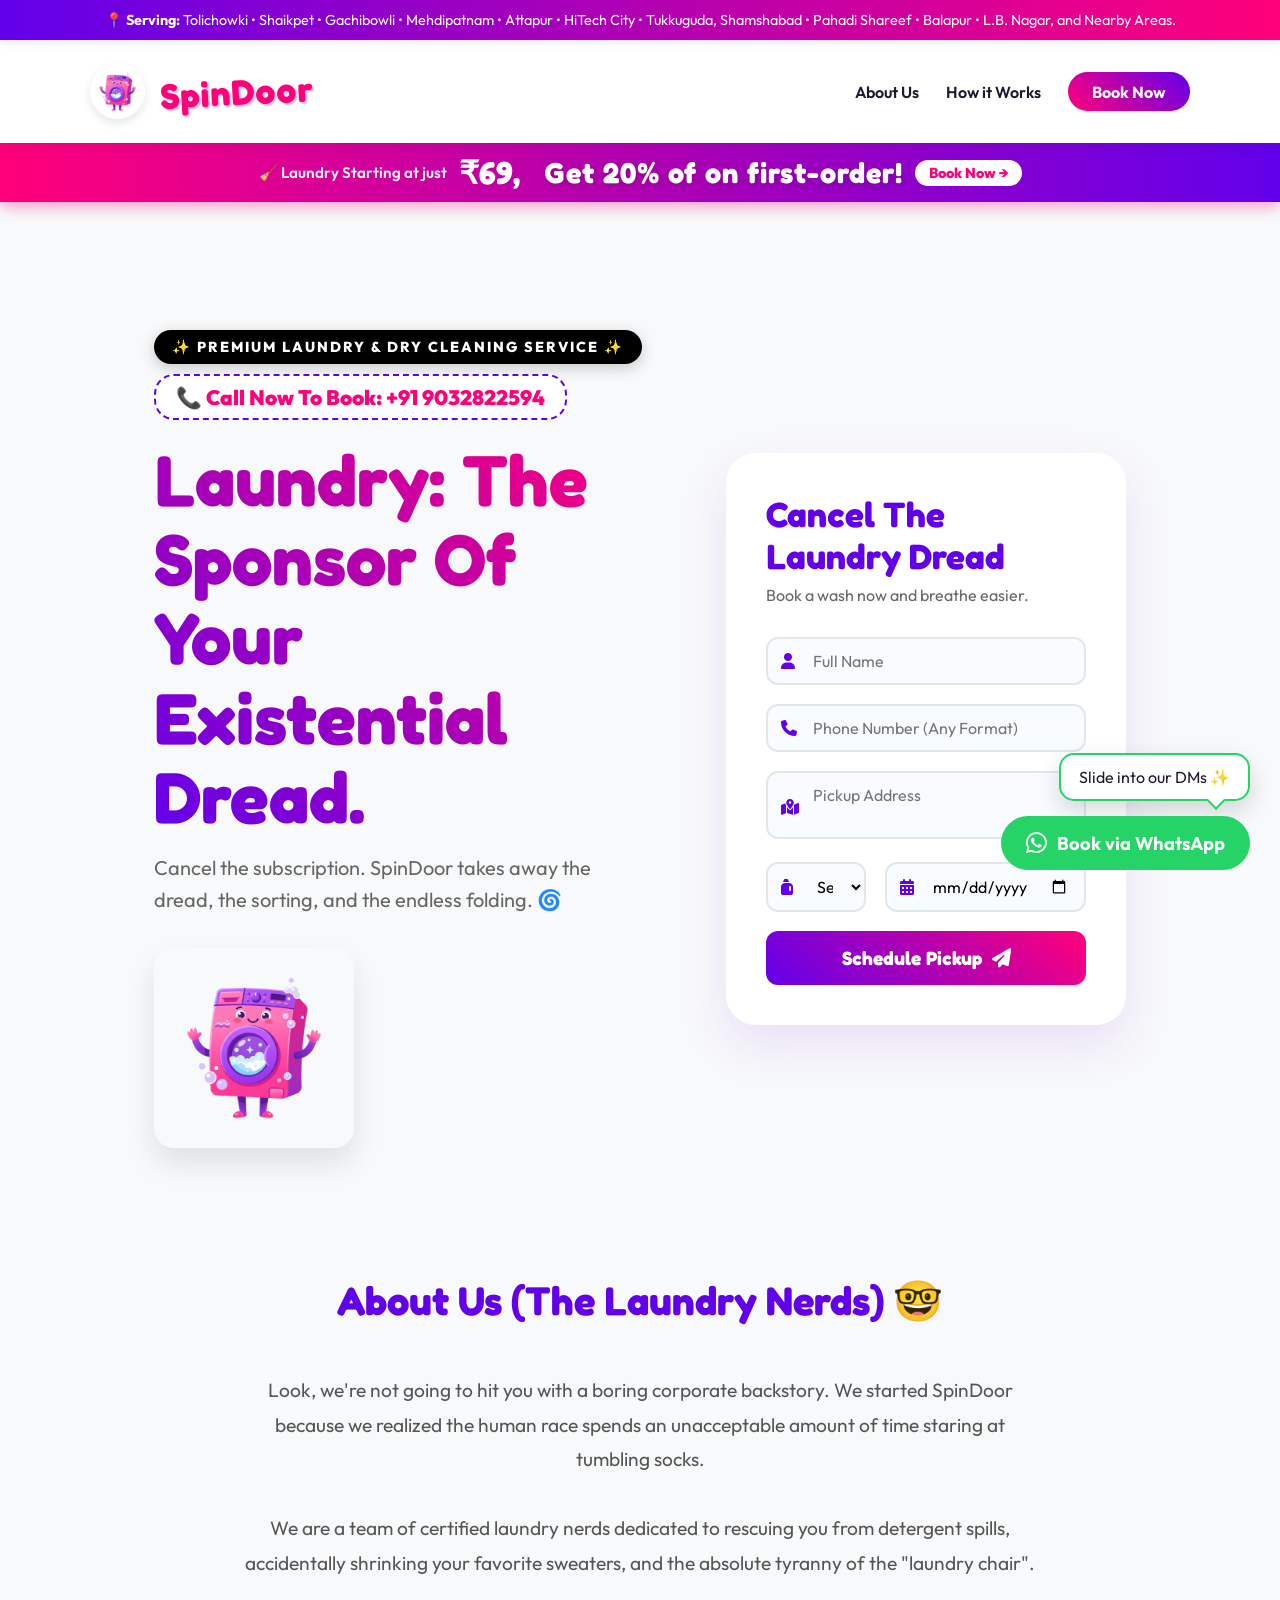
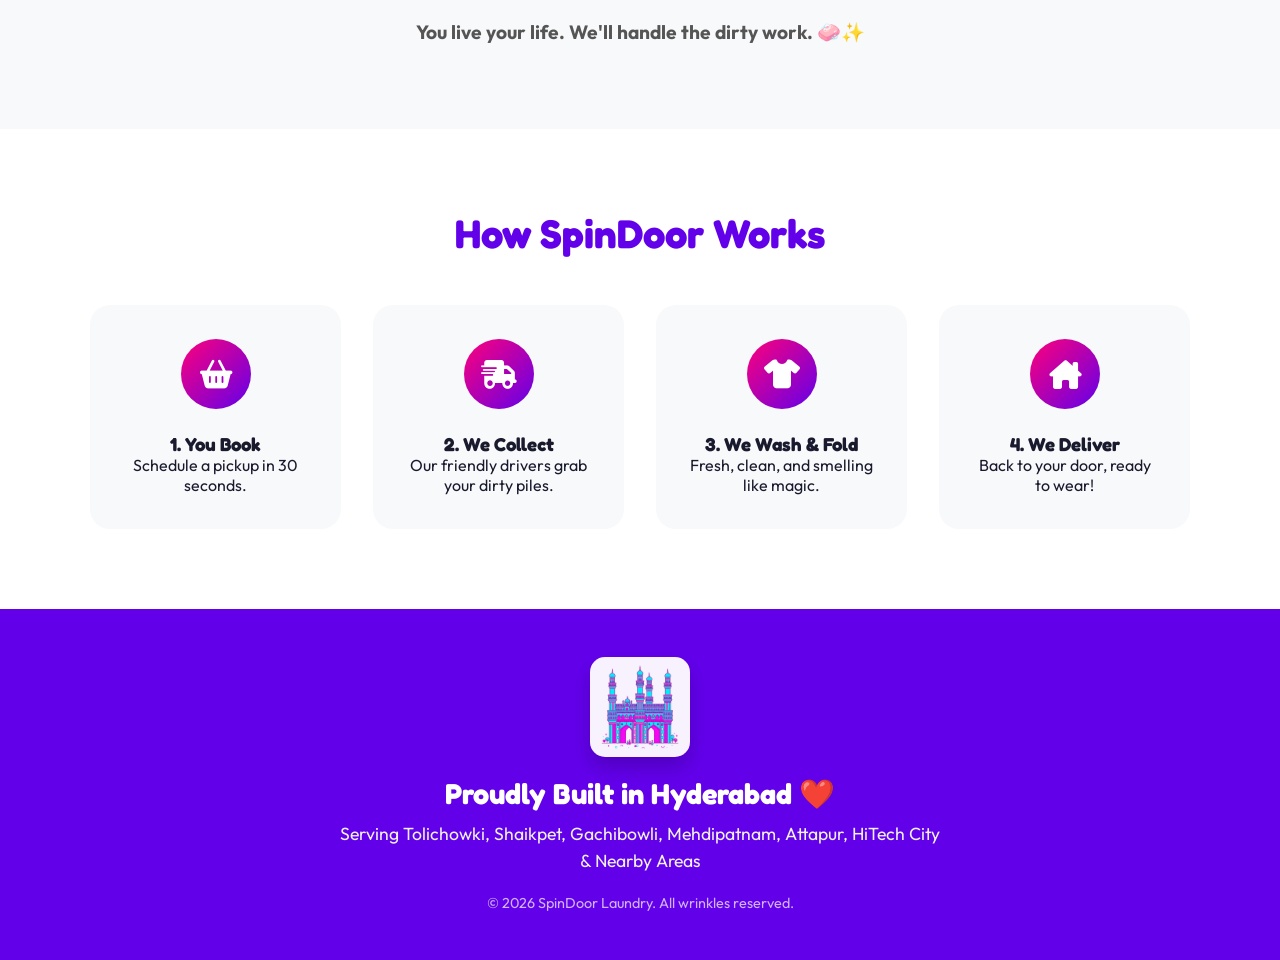
==== commit e702d3a4: "Update index.html" ====
--- a/index.html
+++ b/index.html
@@ -87,13 +87,13 @@
 
     <!-- Animated Price Banner -->
     <div class="price-banner" id="price-banner">
-        <span class="price-tag">🧹 Laundry Starting at just ₹79</span>
+        <span class="price-tag">🧹 Laundry Starting at just</span><h1>₹69,</h1><br>
         <span class="price-amount">Get 20% of on first-order!</span>
         <a href="#booking" class="price-cta">Book Now →</a>
     </div>
 
     <!-- Main Content -->
-    <main>
+    <main><br><br><br><br>
         <!-- Hero Section with Split Layout (Form moved up!) -->
         <section class="hero-split">
             
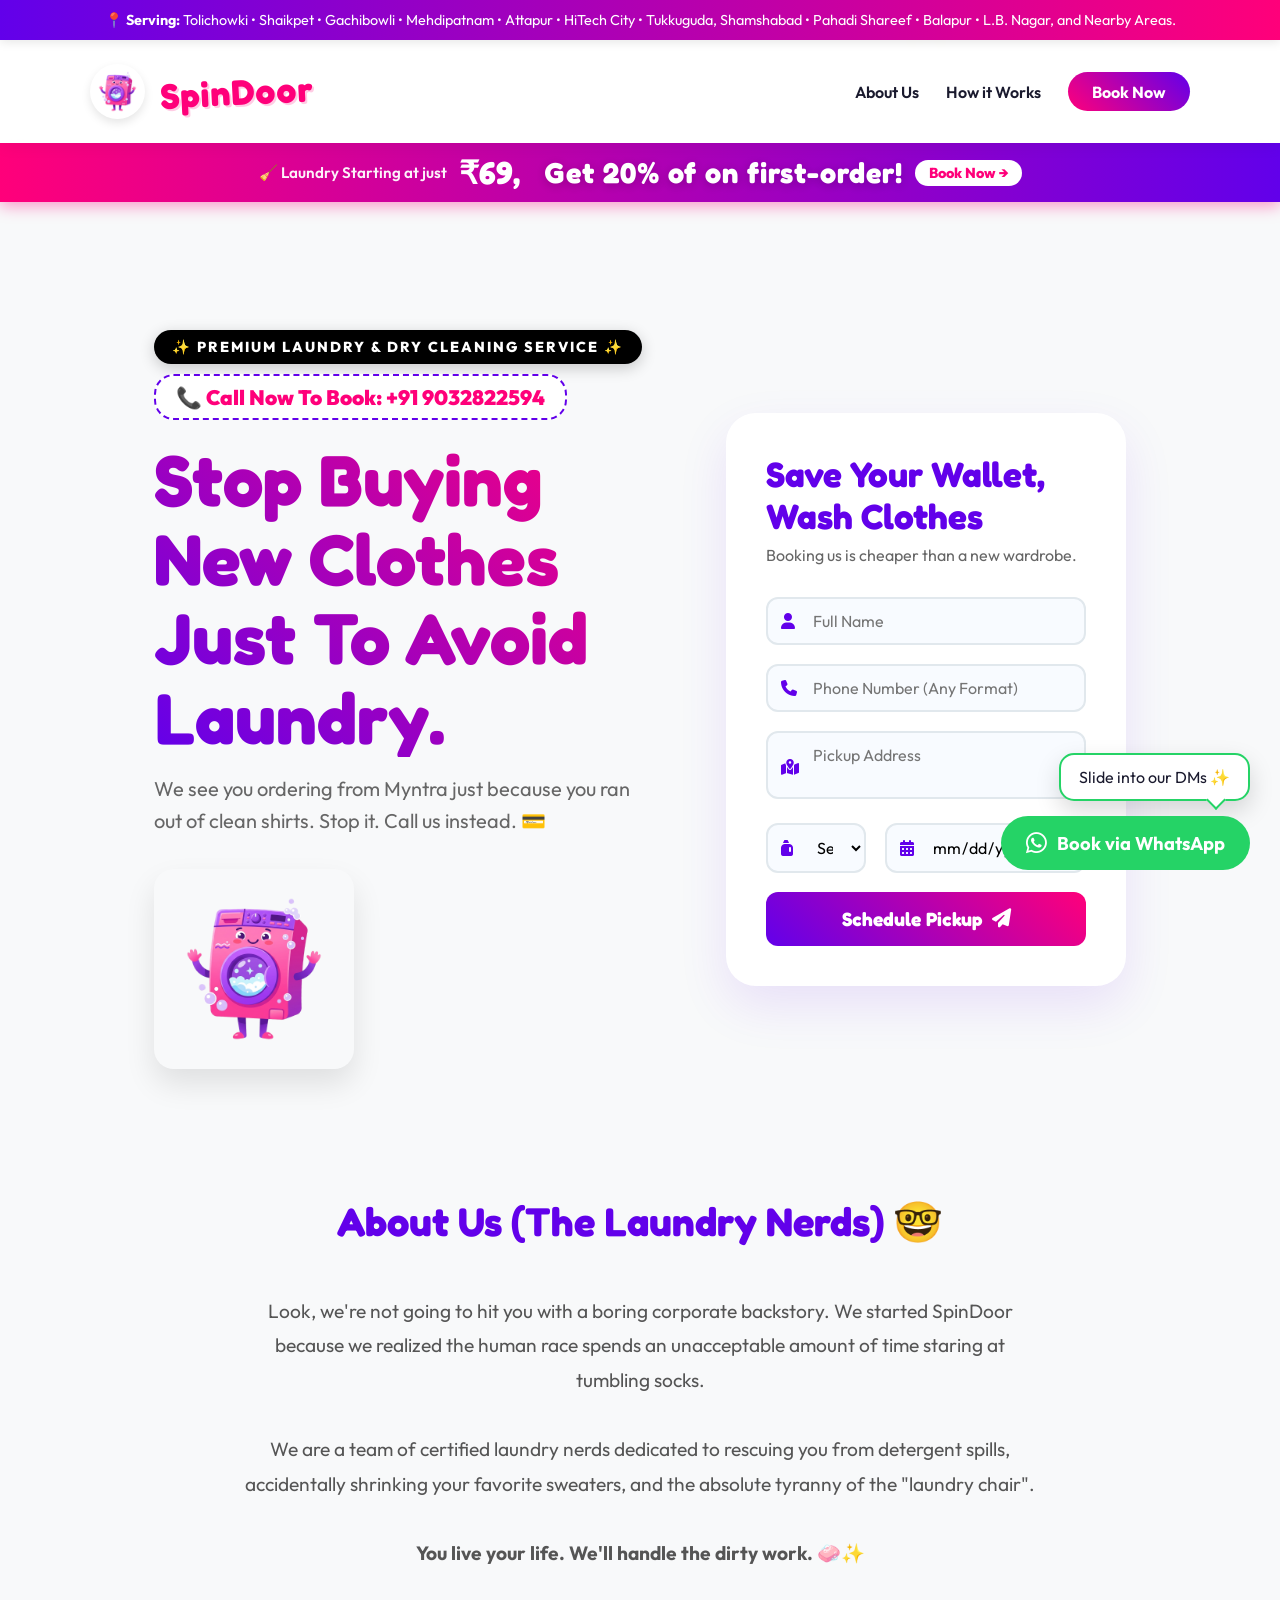
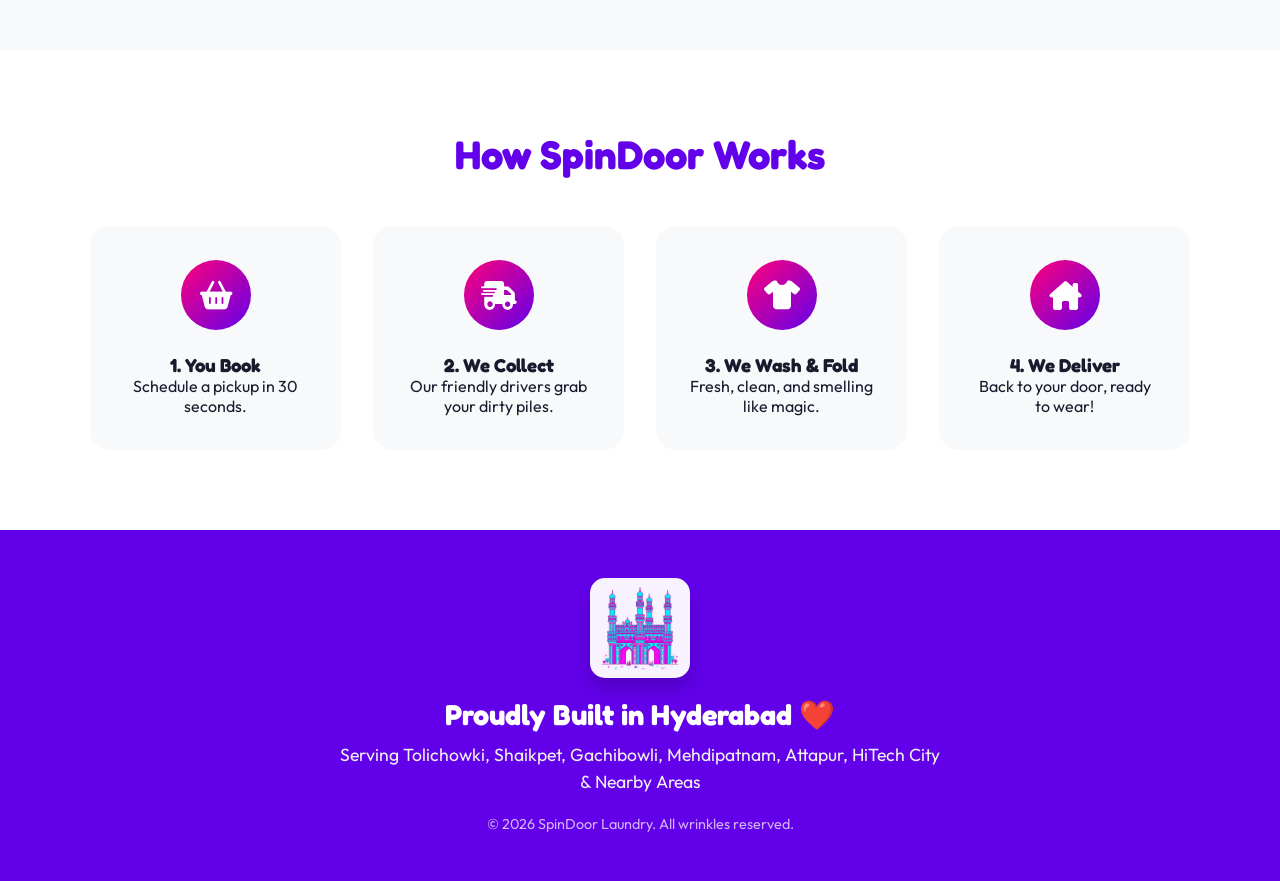
==== commit 73fc47f9: "Update index.html" ====
--- a/index.html
+++ b/index.html
@@ -2,19 +2,44 @@
 <html lang="en">
 <head>
     <meta charset="UTF-8">
-    <meta name="viewport" content="width=device-width, initial-scale=1.0">
-    <meta name="description" content="SpinDoor - Hyderabad's #1 Premium Laundry & Dry Cleaning Service. We offer wash, fold, and dry cleaning with fast pickup in Tolichowki, Gachibowli, and nearby areas.">
-    <meta name="keywords" content="Laundry in Hyderabad, Dry Cleaning Hyderabad, Wash and Fold, Premium Laundry Service, SpinDoor Laundry, Gachibowli Laundry, Tolichowki Laundry">
-    <meta name="author" content="SpinDoor">
-    <meta property="og:title" content="SpinDoor | Premium Laundry Service in Hyderabad">
-    <meta property="og:description" content="We handle the dirty work so you don't have to. Fast, reliable laundry pickup and delivery in Hyderabad.">
-    <meta property="og:type" content="website">
-    <title>SpinDoor | Premium Laundry & Dry Cleaning Service in Hyderabad</title>
-    <link rel="icon" type="image/svg+xml" href="favicon.svg">
-    <link rel="stylesheet" href="style.css">
-    <link href="https://fonts.googleapis.com/css2?family=Fredoka:wght@400;600;700&family=Outfit:wght@400;700&display=swap" rel="stylesheet">
-    <link rel="stylesheet" href="https://cdnjs.cloudflare.com/ajax/libs/font-awesome/6.4.0/css/all.min.css">
-	<link rel="canonical" href="https://spindoor.in" />
+<meta name="viewport" content="width=device-width, initial-scale=1.0">
+
+<title>SpinDoor | Premium Laundry & Dry Cleaning Service in Hyderabad</title>
+
+<meta name="description" content="SpinDoor - Hyderabad's #1 Premium Laundry & Dry Cleaning Service. We offer wash, fold, and dry cleaning with fast pickup in Tolichowki, Gachibowli, and nearby areas.">
+
+<meta name="keywords" content="Laundry in Hyderabad, Dry Cleaning Hyderabad, Wash and Fold, Premium Laundry Service, SpinDoor Laundry, Gachibowli Laundry, Tolichowki Laundry">
+
+<meta name="author" content="SpinDoor">
+
+<meta name="robots" content="index, follow">
+
+<link rel="canonical" href="https://spindoor.in/" />
+
+<!-- Open Graph -->
+<meta property="og:title" content="SpinDoor | Premium Laundry Service in Hyderabad">
+<meta property="og:description" content="We handle the dirty work so you don't have to. Fast, reliable laundry pickup and delivery in Hyderabad.">
+<meta property="og:type" content="website">
+<meta property="og:url" content="https://spindoor.in/">
+<meta property="og:image" content="https://spindoor.in/favicon.svg">
+<meta property="og:site_name" content="SpinDoor">
+
+<!-- Twitter -->
+<meta name="twitter:card" content="summary_large_image">
+<meta name="twitter:title" content="SpinDoor | Premium Laundry Service in Hyderabad">
+<meta name="twitter:description" content="Fast and reliable laundry pickup and delivery in Hyderabad.">
+<meta name="twitter:image" content="https://spindoor.in/favicon.svg">
+
+<!-- Theme Color -->
+<meta name="theme-color" content="#ffffff">
+
+<link rel="icon" type="image/svg+xml" href="favicon.svg">
+
+<link rel="stylesheet" href="style.css">
+
+<link href="https://fonts.googleapis.com/css2?family=Fredoka:wght@400;600;700&family=Outfit:wght@400;700&display=swap" rel="stylesheet">
+
+<link rel="stylesheet" href="https://cdnjs.cloudflare.com/ajax/libs/font-awesome/6.4.0/css/all.min.css">
 	<!-- Google tag (gtag.js) -->
 <script async src="https://www.googletagmanager.com/gtag/js?id=AW-18157199184"></script>
 <script>
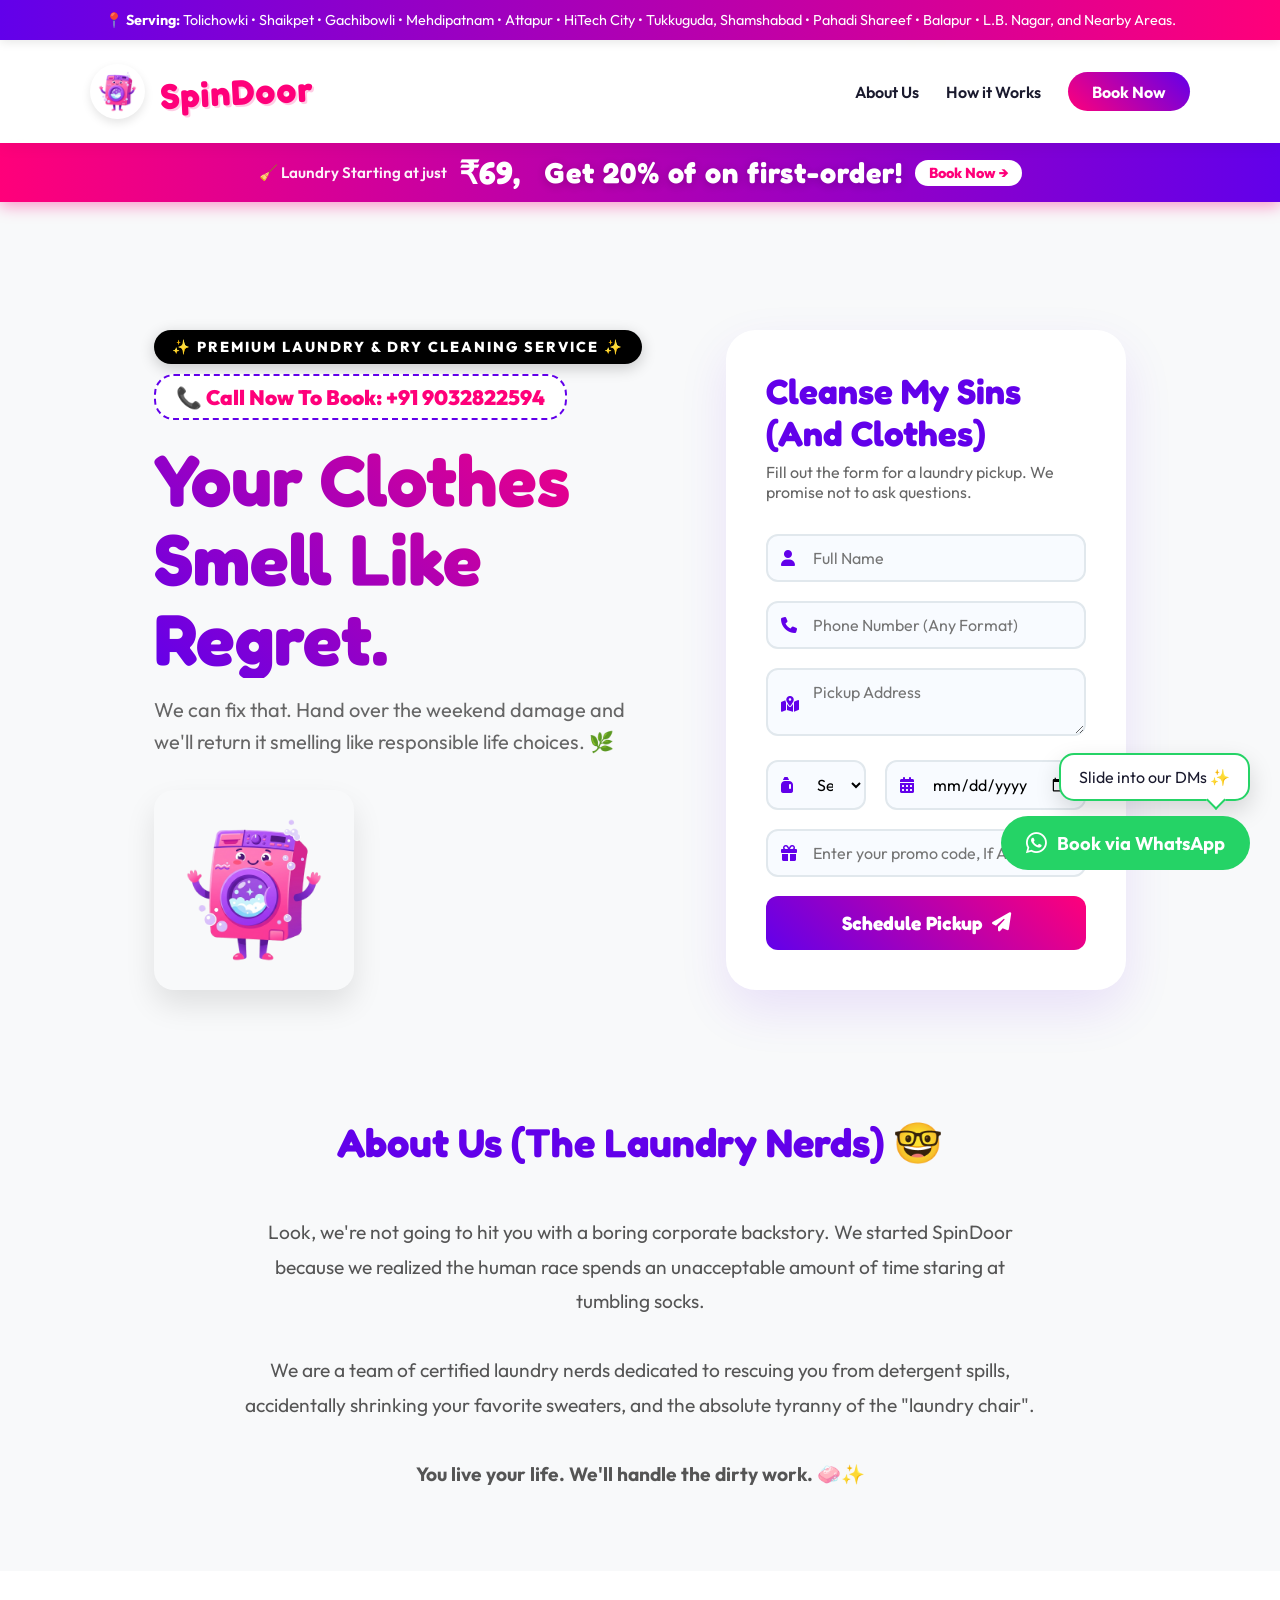
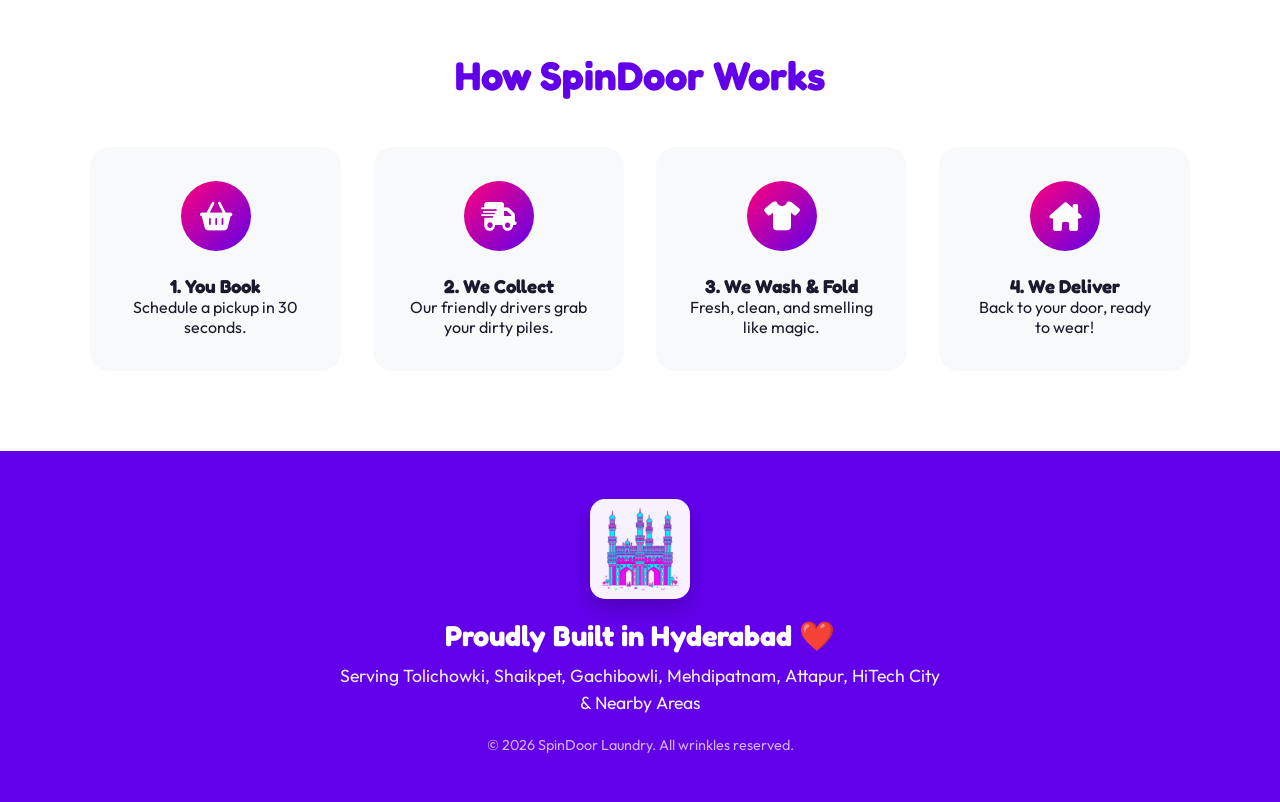
==== commit 3fa6a07f: "Update index.html" ====
--- a/index.html
+++ b/index.html
@@ -173,7 +173,10 @@
                                 <input type="date" id="date" name="date" required>
                             </div>
                         </div>
-                        
+                        <div class="input-group">
+                            <i class="fa-solid fa-gift"></i>
+                             <input type="text" id="coupon_code" name="Coupon" placeholder="Enter your promo code, If Any!">
+                        </div>
                         <button type="submit" id="submit-btn" class="btn-submit">
                             <span class="btn-text">Schedule Pickup</span>
                             <i class="fa-solid fa-paper-plane"></i>
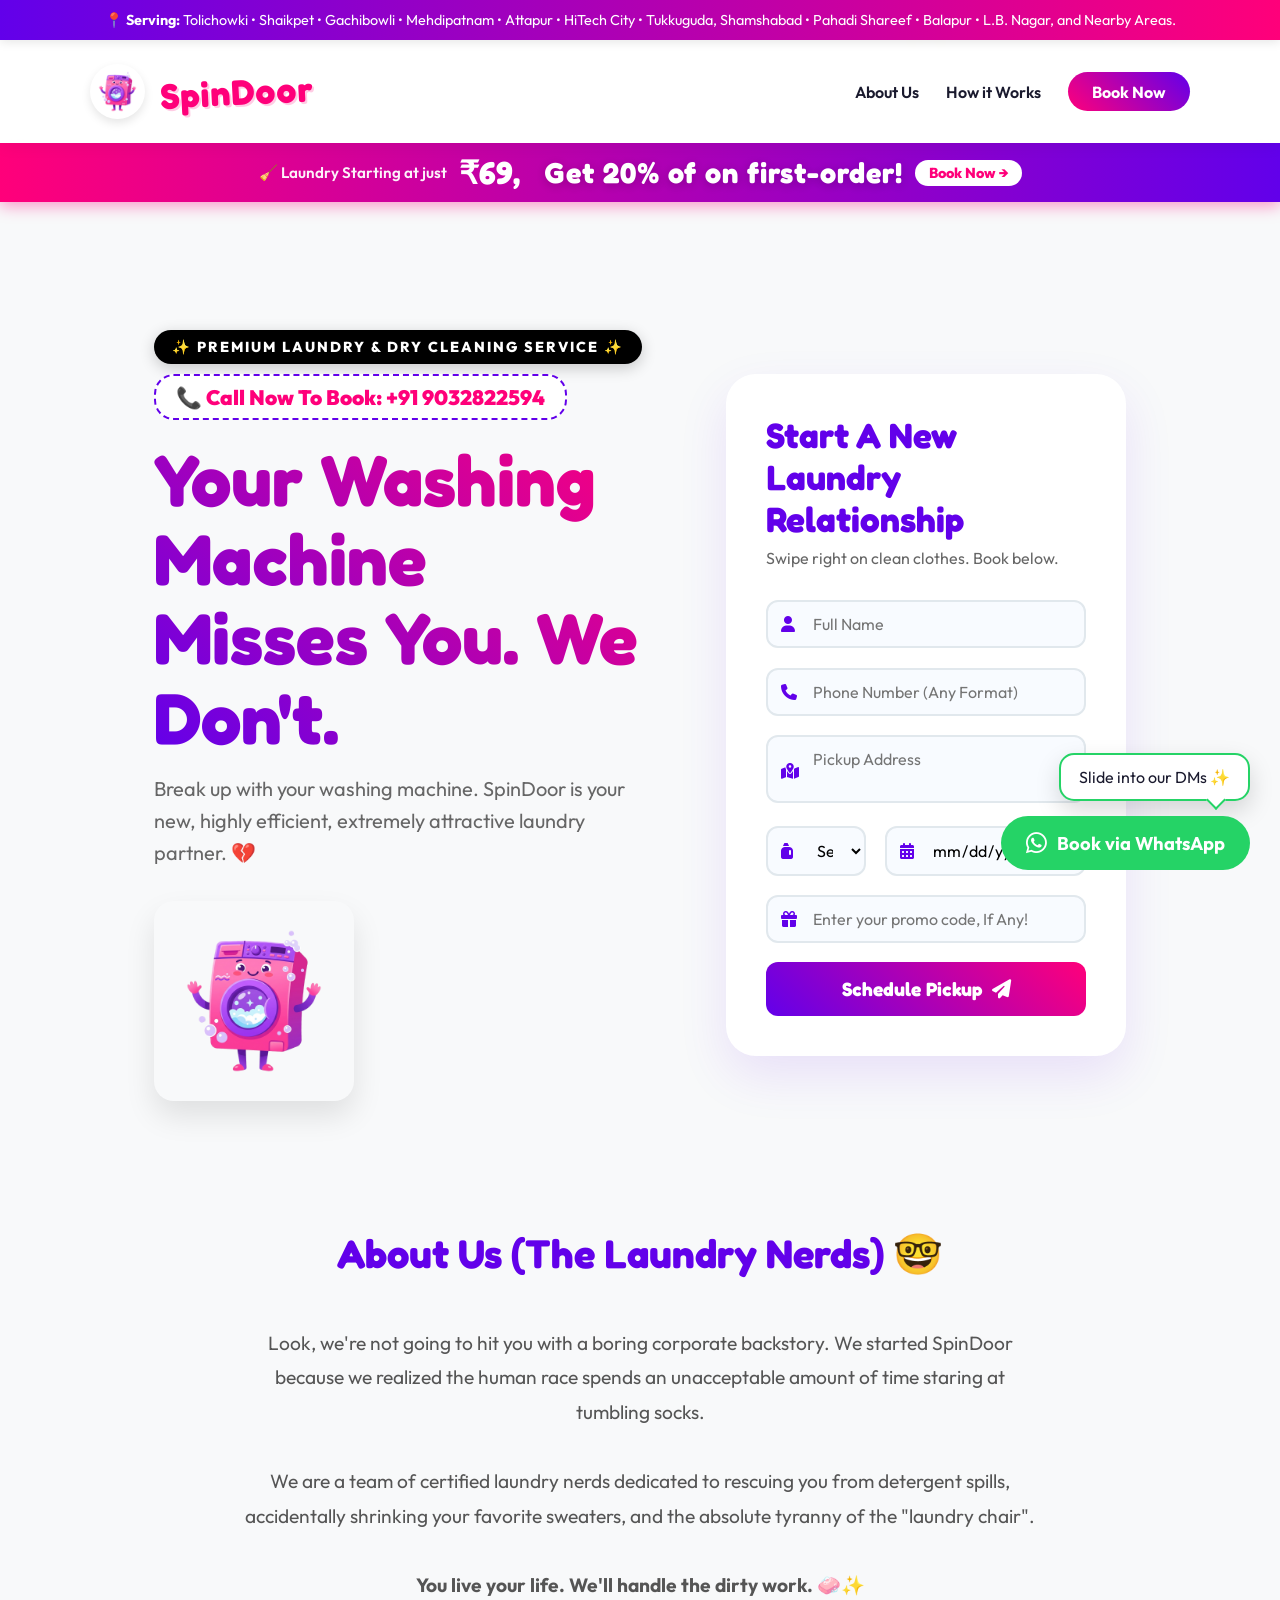
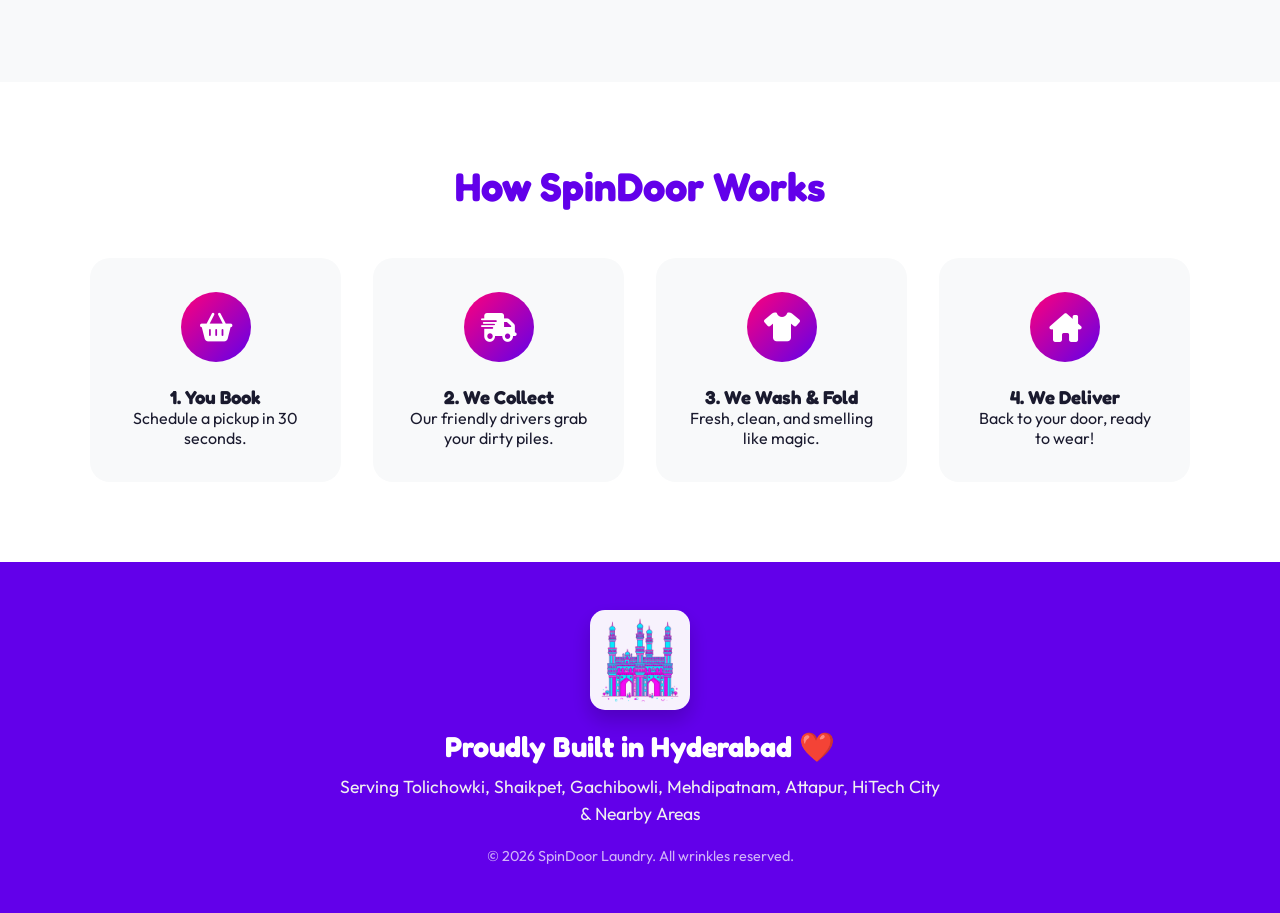
==== commit f3407c1b: "Update index.html" ====
--- a/index.html
+++ b/index.html
@@ -175,7 +175,7 @@
                         </div>
                         <div class="input-group">
                             <i class="fa-solid fa-gift"></i>
-                             <input type="text" id="coupon_code" name="Coupon" placeholder="Enter your promo code, If Any!">
+                             <input type="text" id="coupon_code" name="coupon_code" placeholder="Enter your promo code, If Any!">
                         </div>
                         <button type="submit" id="submit-btn" class="btn-submit">
                             <span class="btn-text">Schedule Pickup</span>
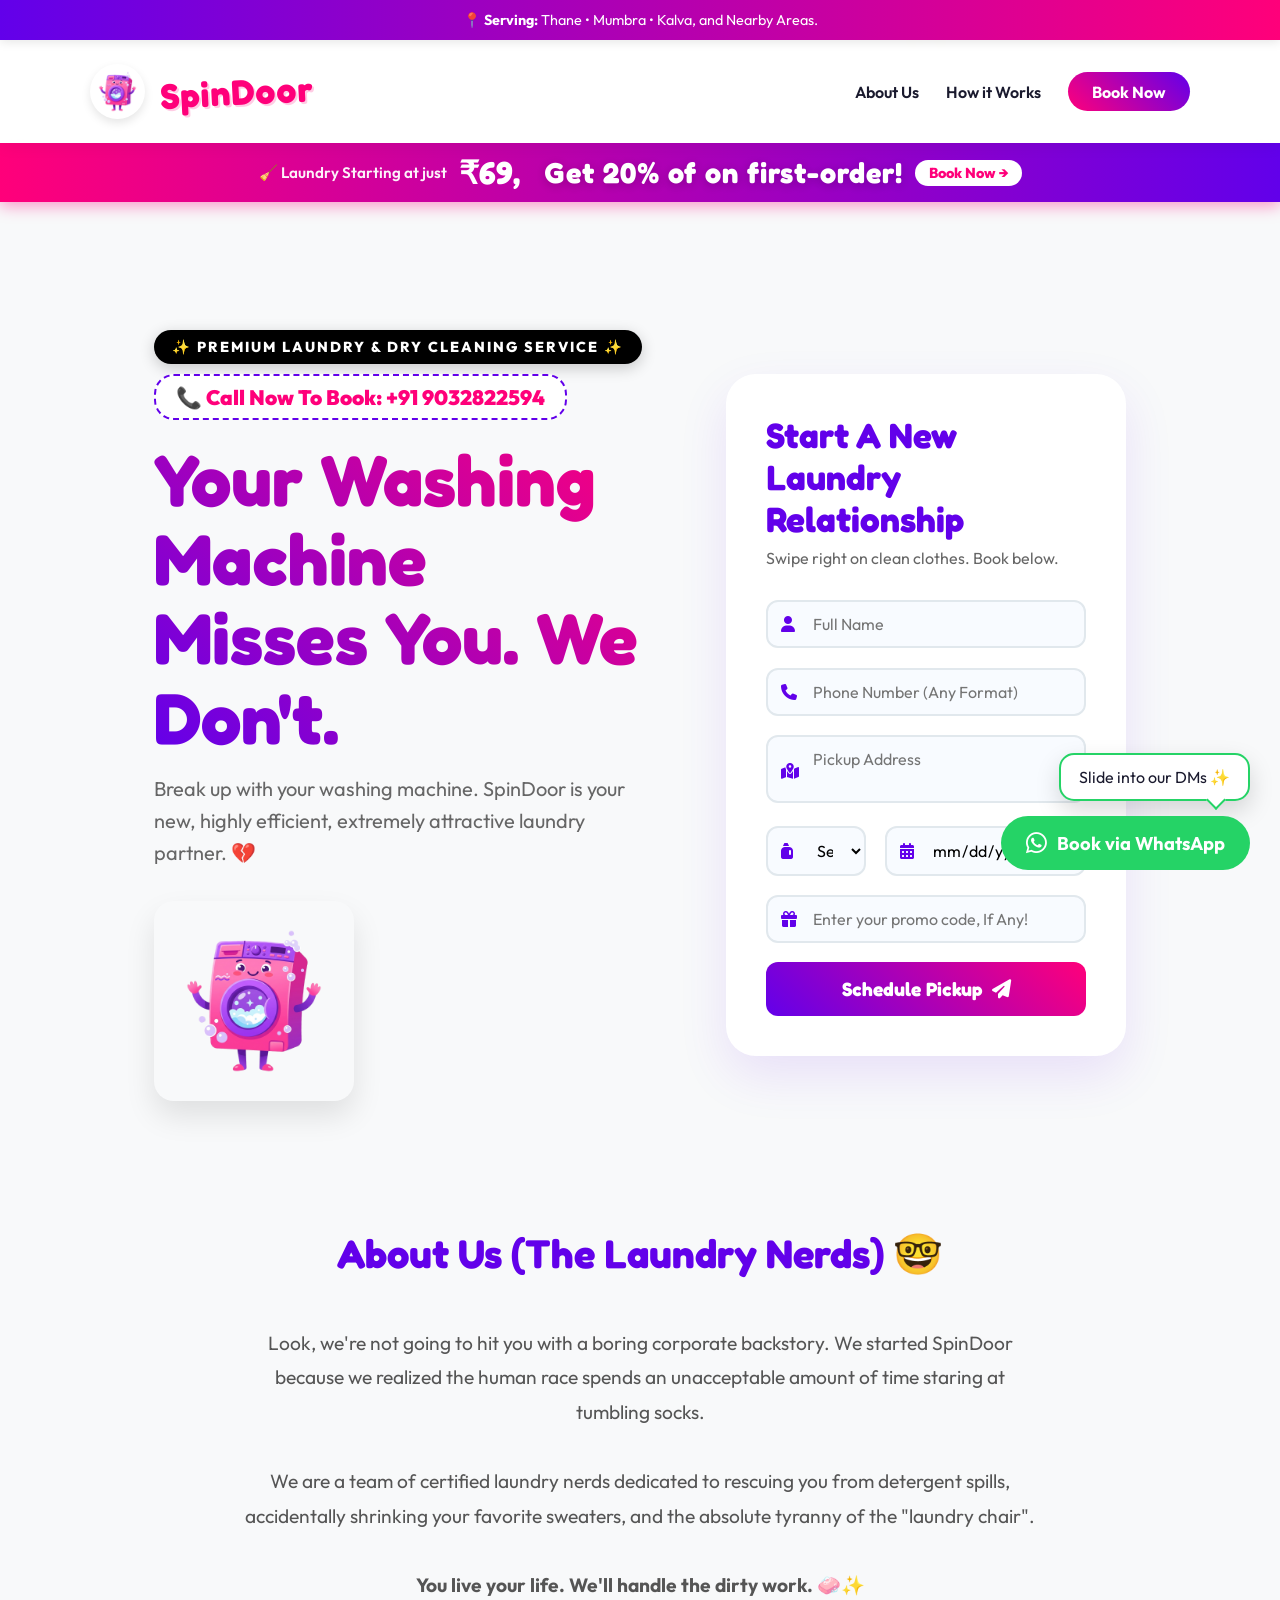
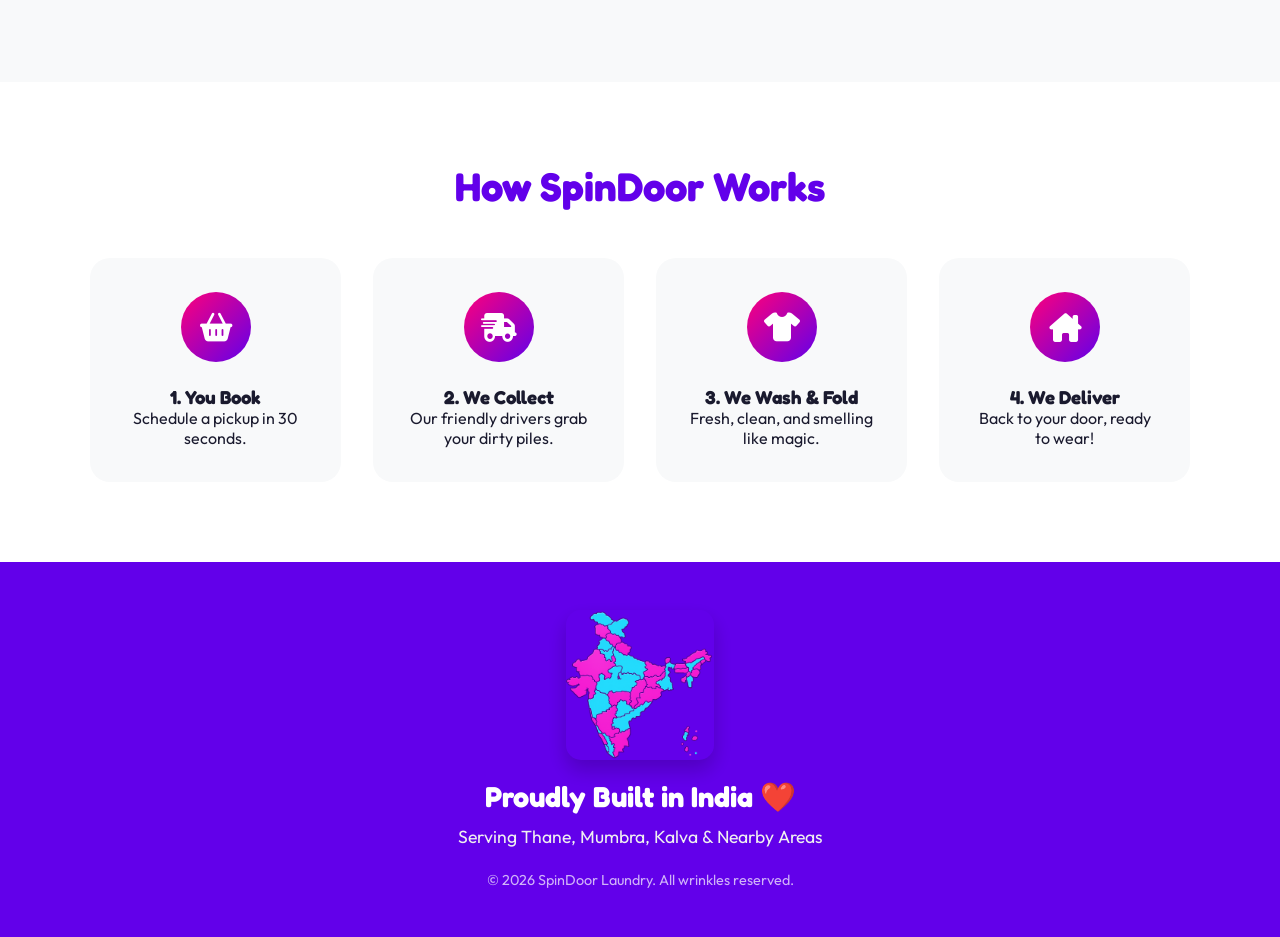
==== commit 30bacb3f: "Updated" ====
--- a/index.html
+++ b/index.html
@@ -4,11 +4,11 @@
     <meta charset="UTF-8">
 <meta name="viewport" content="width=device-width, initial-scale=1.0">
 
-<title>SpinDoor | Premium Laundry & Dry Cleaning Service in Hyderabad</title>
-
-<meta name="description" content="SpinDoor - Hyderabad's #1 Premium Laundry & Dry Cleaning Service. We offer wash, fold, and dry cleaning with fast pickup in Tolichowki, Gachibowli, and nearby areas.">
-
-<meta name="keywords" content="Laundry in Hyderabad, Dry Cleaning Hyderabad, Wash and Fold, Premium Laundry Service, SpinDoor Laundry, Gachibowli Laundry, Tolichowki Laundry">
+<title>SpinDoor | Premium Laundry & Dry Cleaning Service in Thane</title>
+
+<meta name="description" content="SpinDoor - Thane's #1 Premium Laundry & Dry Cleaning Service. We offer wash, fold, and dry cleaning with fast pickup in Mumbra, Kalva, and nearby areas.">
+
+<meta name="keywords" content="Laundry in Thane, Dry Cleaning Thane, Wash and Fold, Premium Laundry Service, SpinDoor Laundry, Mumbra Laundry, Kalva Laundry">
 
 <meta name="author" content="SpinDoor">
 
@@ -17,8 +17,8 @@
 <link rel="canonical" href="https://spindoor.in/" />
 
 <!-- Open Graph -->
-<meta property="og:title" content="SpinDoor | Premium Laundry Service in Hyderabad">
-<meta property="og:description" content="We handle the dirty work so you don't have to. Fast, reliable laundry pickup and delivery in Hyderabad.">
+<meta property="og:title" content="SpinDoor | Premium Laundry Service in Thane">
+<meta property="og:description" content="We handle the dirty work so you don't have to. Fast, reliable laundry pickup and delivery in Thane.">
 <meta property="og:type" content="website">
 <meta property="og:url" content="https://spindoor.in/">
 <meta property="og:image" content="https://spindoor.in/favicon.svg">
@@ -26,8 +26,8 @@
 
 <!-- Twitter -->
 <meta name="twitter:card" content="summary_large_image">
-<meta name="twitter:title" content="SpinDoor | Premium Laundry Service in Hyderabad">
-<meta name="twitter:description" content="Fast and reliable laundry pickup and delivery in Hyderabad.">
+<meta name="twitter:title" content="SpinDoor | Premium Laundry Service in Thane">
+<meta name="twitter:description" content="Fast and reliable laundry pickup and delivery in Thane.">
 <meta name="twitter:image" content="https://spindoor.in/favicon.svg">
 
 <!-- Theme Color -->
@@ -62,7 +62,7 @@
 <body>
     <!-- Top Announcement Banner -->
     <div class="top-banner" id="top-banner">
-        📍 <strong>Serving:</strong> Tolichowki &bull; Shaikpet &bull; Gachibowli &bull; Mehdipatnam &bull; Attapur &bull; HiTech City &bull; Tukkuguda, Shamshabad &bull; Pahadi Shareef &bull; Balapur &bull; L.B. Nagar, and Nearby Areas.
+        📍 <strong>Serving:</strong> Thane &bull; Mumbra &bull; Kalva, and Nearby Areas.
     </div>
     <script>
         function adjustNavbar() {
@@ -129,7 +129,7 @@
                     <a href="tel:+919032822594">📞 Call Now To Book: +91 9032822594</a>
                 </div>
                 <h1 id="hero-title" class="bounce-in">Your Mom Called. She's Tired Of Your Laundry.</h1>
-                <p id="hero-subtitle" class="fade-in">Hyderabad's most unapologetically premium laundry service. We wash, dry, and fold so you can go back to doomscrolling. You're welcome. 💅</p>
+                <p id="hero-subtitle" class="fade-in">Thane's most unapologetically premium laundry service. We wash, dry, and fold so you can go back to doomscrolling. You're welcome. 💅</p>
                 
                 <!-- Mascot Image playfully floating here -->
                 <div class="mascot-container">
@@ -245,9 +245,9 @@
     </main>
 
     <footer style="text-align: center; padding: 3rem 1rem; background: var(--secondary-color); color: white;">
-        <img src="charminar.png" alt="Charminar Hyderabad" style="height: 100px; margin-bottom: 15px; border-radius: 15px; opacity: 0.95; box-shadow: 0 10px 20px rgba(0,0,0,0.2);">
-        <h2 style="font-size: 1.8rem; margin-bottom: 10px; font-family: var(--font-heading);">Proudly Built in Hyderabad ❤️</h2>
-        <p style="font-size: 1.1rem; color: #f0f0f0; max-width: 600px; margin: 0 auto; line-height: 1.5;">Serving Tolichowki, Shaikpet, Gachibowli, Mehdipatnam, Attapur, HiTech City & Nearby Areas</p>
+        <img src="mapindia1.png" alt="Thane Landmark" style="height: 150px; margin-bottom: 15px; border-radius: 15px; opacity: 0.95; box-shadow: 0 10px 20px rgba(0,0,0,0.2);">
+        <h2 style="font-size: 1.8rem; margin-bottom: 10px; font-family: var(--font-heading);">Proudly Built in India ❤️</h2>
+        <p style="font-size: 1.1rem; color: #f0f0f0; max-width: 600px; margin: 0 auto; line-height: 1.5;">Serving Thane, Mumbra, Kalva & Nearby Areas</p>
         <p style="font-size: 0.9rem; margin-top: 20px; opacity: 0.7;">&copy; 2026 SpinDoor Laundry. All wrinkles reserved.</p>
     </footer>
 
@@ -267,7 +267,7 @@
         const sarcasticQuotesList = [
             {
                 heroTitle: "Your Mom Called. She's Tired Of Your Laundry.",
-                heroSubtitle: "Hyderabad's most unapologetically premium laundry service. We wash, dry, and fold so you can go back to doomscrolling. You're welcome. 💅",
+                heroSubtitle: "Thane's most unapologetically premium laundry service. We wash, dry, and fold so you can go back to doomscrolling. You're welcome. 💅",
                 formTitle: "Drop Your Laundry Baggage",
                 formSubtitle: "Fill this out. We'll grab your dirty clothes before they mutate. 🦠"
             },
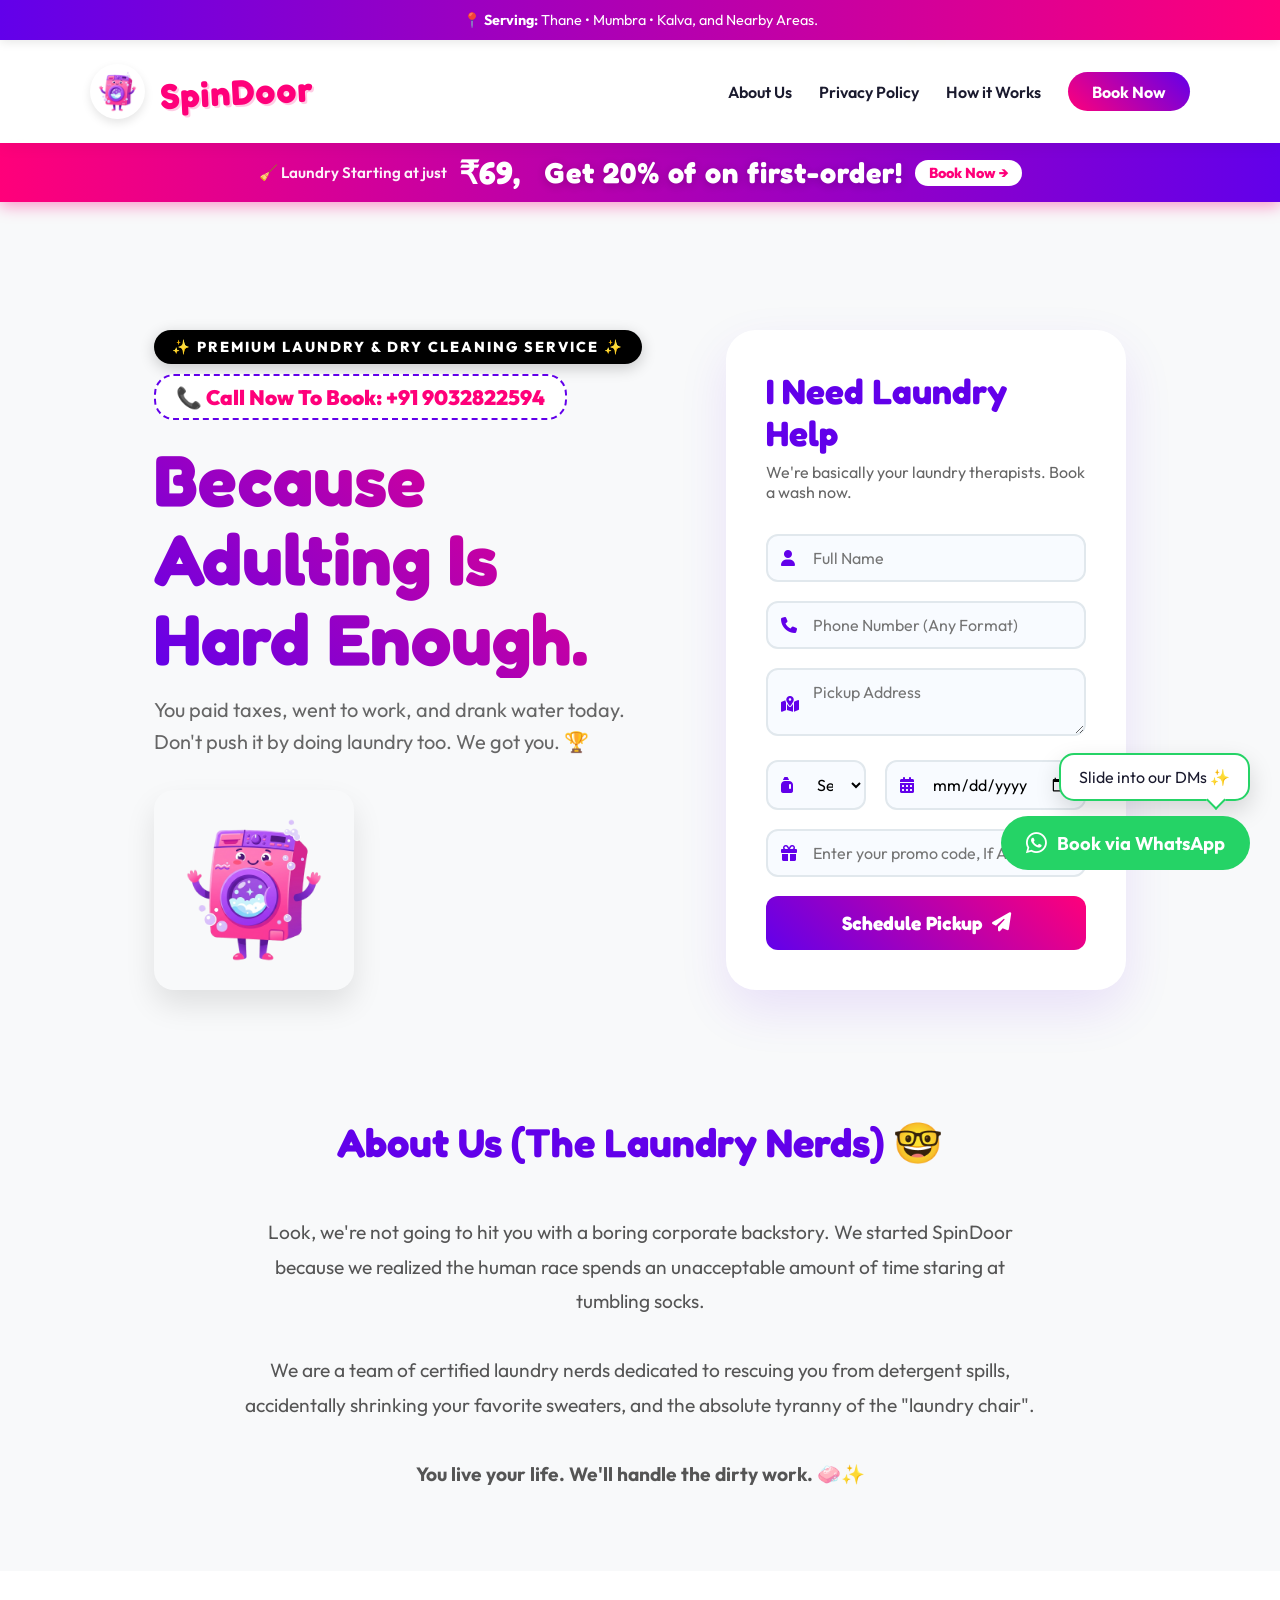
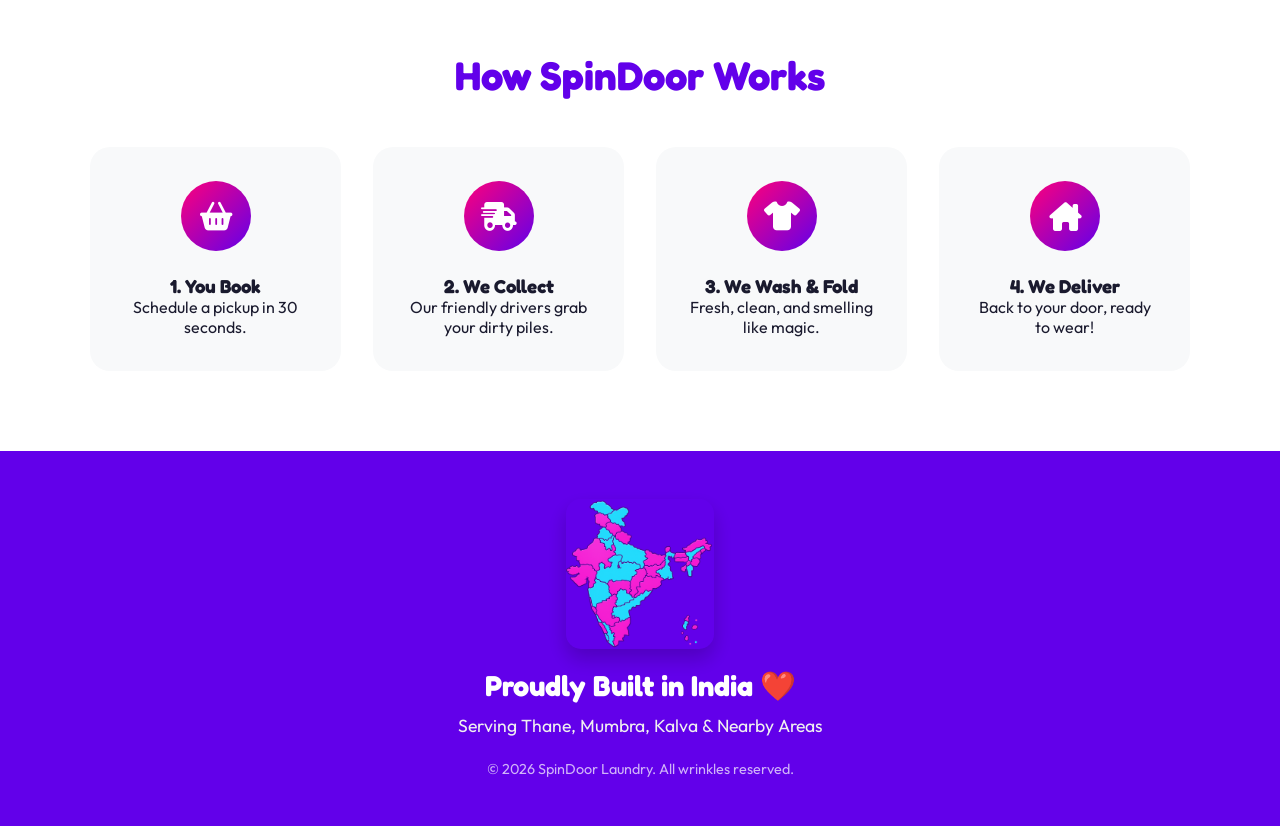
==== commit 9ace88fe: "Update index.html" ====
--- a/index.html
+++ b/index.html
@@ -104,6 +104,7 @@
             </div>
             <nav>
                 <a href="#about-us" class="nav-link">About Us</a>
+				 <a href="/privacy-policy.html" class="nav-link">Privacy Policy</a>
                 <a href="#how-it-works" class="nav-link">How it Works</a>
                 <a href="#booking" class="btn-primary">Book Now</a>
             </nav>
